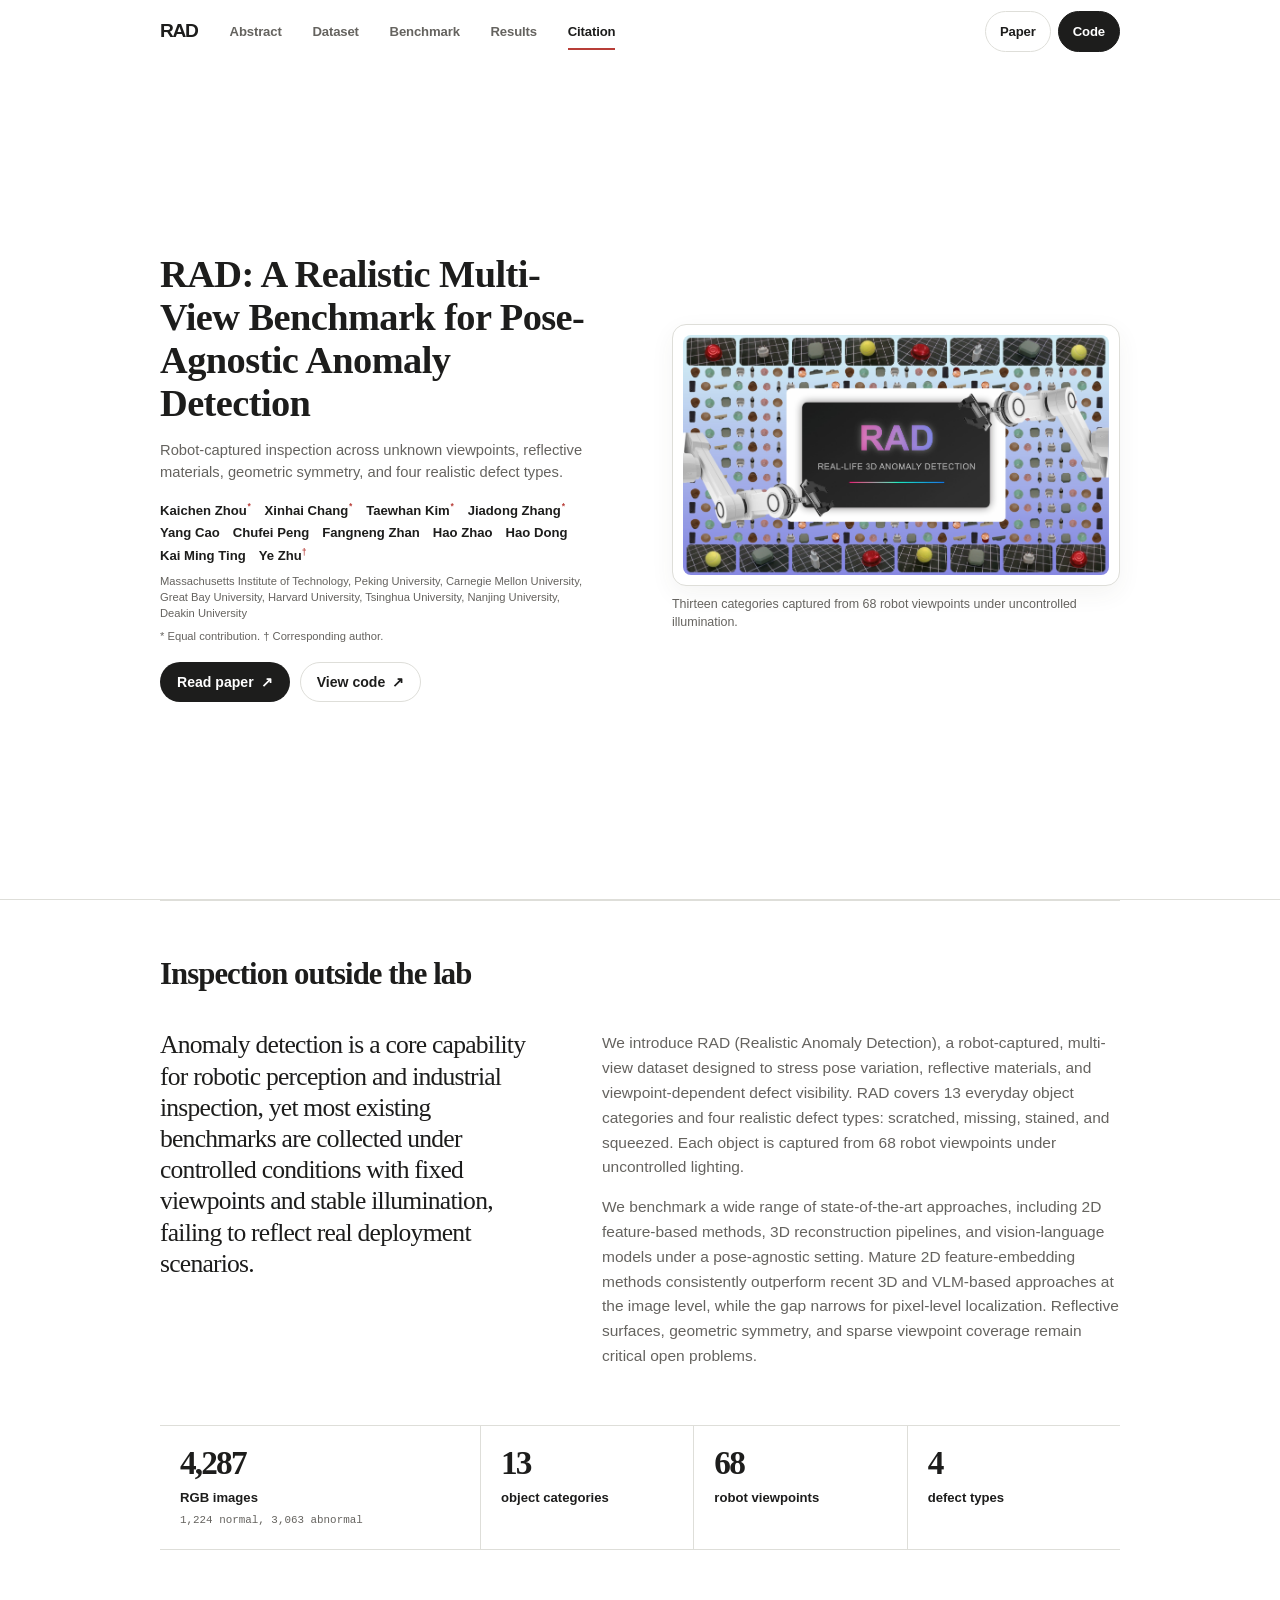
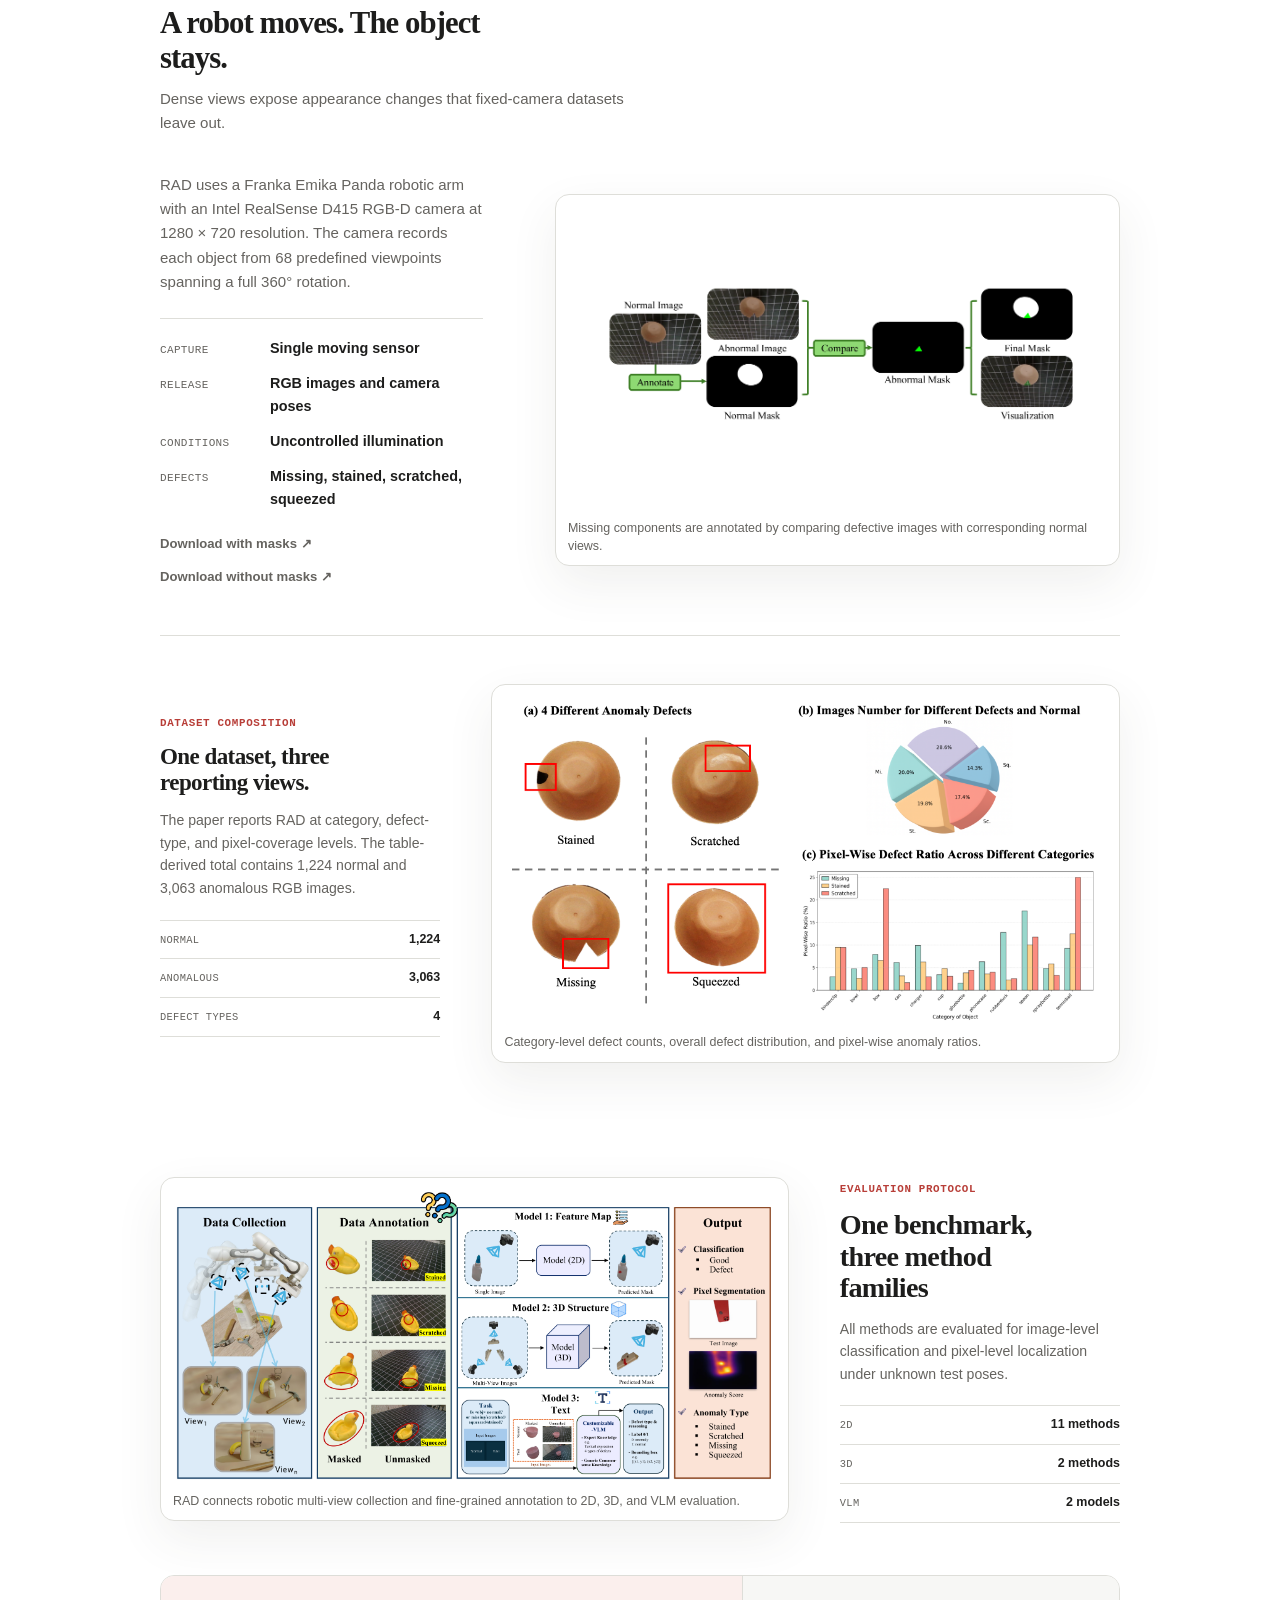
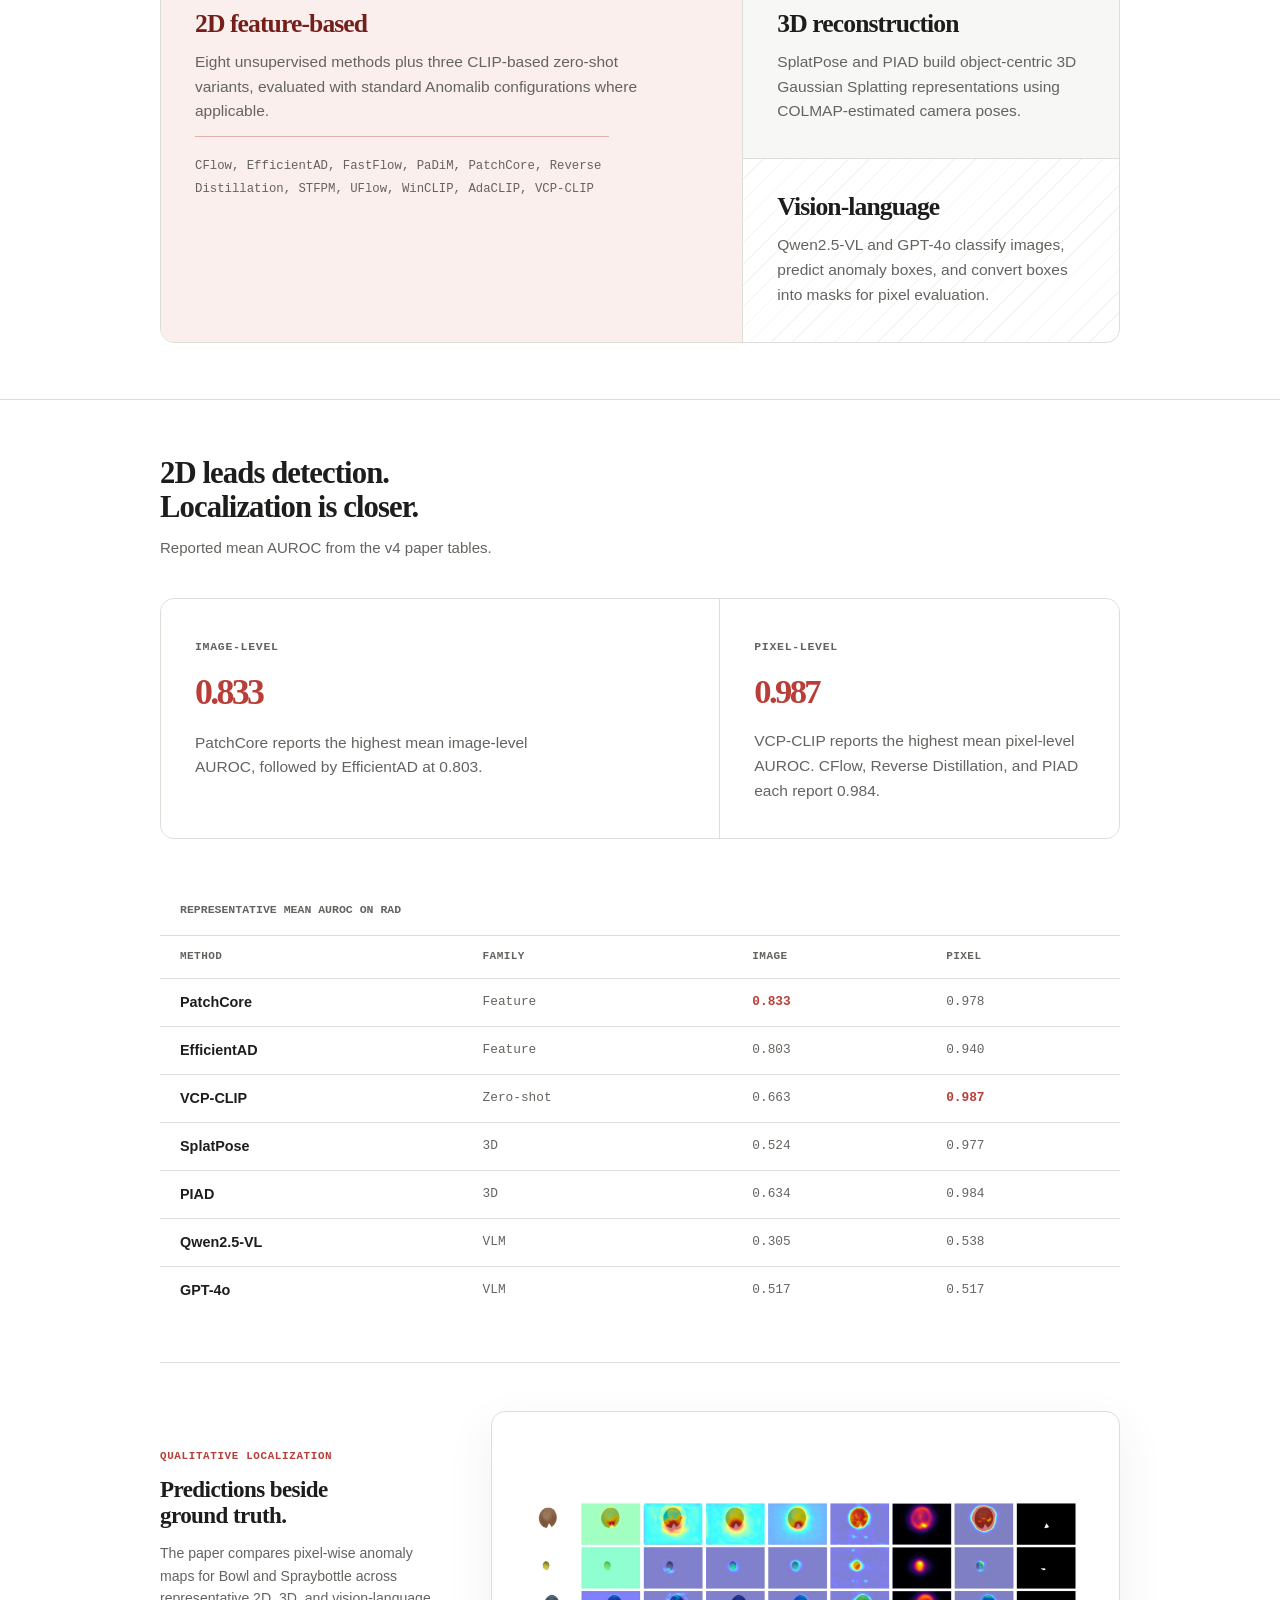
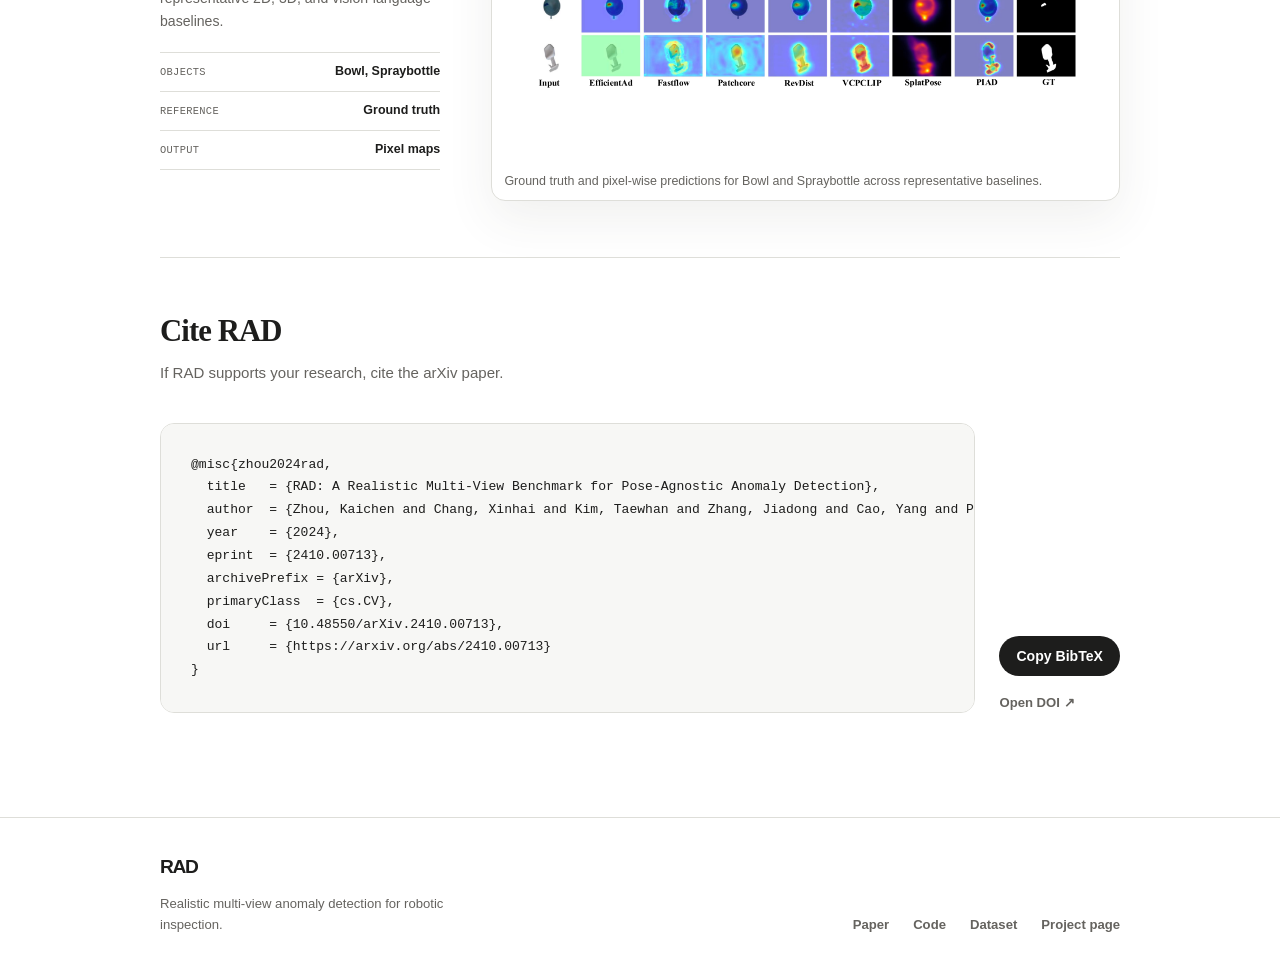
==== index.html @ ddcc450d "Tighten the academic layout and benchmark narrative" ====
<!doctype html>
<html lang="en">
<head>
  <meta charset="utf-8">
  <meta name="viewport" content="width=device-width, initial-scale=1">
  <meta name="theme-color" content="#FFFFFF">
  <meta name="description" content="RAD is a robot-captured multi-view benchmark for pose-agnostic anomaly detection across 13 object categories and 68 viewpoints.">
  <meta name="author" content="Kaichen Zhou, Xinhai Chang, Taewhan Kim, Jiadong Zhang, Yang Cao, Chufei Peng, Fangneng Zhan, Hao Zhao, Hao Dong, Kai Ming Ting, Ye Zhu">
  <meta name="keywords" content="RAD, realistic anomaly detection, pose-agnostic anomaly detection, robotic inspection, multi-view benchmark, computer vision">
  <meta name="citation_title" content="RAD: A Realistic Multi-View Benchmark for Pose-Agnostic Anomaly Detection">
  <meta name="citation_author" content="Kaichen Zhou">
  <meta name="citation_author" content="Xinhai Chang">
  <meta name="citation_author" content="Taewhan Kim">
  <meta name="citation_author" content="Jiadong Zhang">
  <meta name="citation_author" content="Yang Cao">
  <meta name="citation_author" content="Chufei Peng">
  <meta name="citation_author" content="Fangneng Zhan">
  <meta name="citation_author" content="Hao Zhao">
  <meta name="citation_author" content="Hao Dong">
  <meta name="citation_author" content="Kai Ming Ting">
  <meta name="citation_author" content="Ye Zhu">
  <meta name="citation_publication_date" content="2024">
  <meta name="citation_arxiv_id" content="2410.00713">
  <meta name="citation_pdf_url" content="https://arxiv.org/pdf/2410.00713">
  <meta property="og:type" content="website">
  <meta property="og:site_name" content="RAD">
  <meta property="og:title" content="RAD: A Realistic Multi-View Benchmark for Pose-Agnostic Anomaly Detection">
  <meta property="og:description" content="A robot-captured benchmark for anomaly detection under pose variation, reflective materials, and viewpoint-dependent defect visibility.">
  <meta property="og:url" content="https://chang-xinhai.github.io/rad-website/">
  <meta property="og:image" content="https://chang-xinhai.github.io/rad-website/assets/figures/teaser.jpg">
  <meta property="og:image:width" content="1890">
  <meta property="og:image:height" content="1063">
  <meta property="og:image:alt" content="RAD gallery showing thirteen objects captured by a robot from multiple viewpoints">
  <meta name="twitter:card" content="summary_large_image">
  <meta name="twitter:title" content="RAD: Realistic Anomaly Detection">
  <meta name="twitter:description" content="A realistic multi-view benchmark for pose-agnostic anomaly detection.">
  <meta name="twitter:image" content="https://chang-xinhai.github.io/rad-website/assets/figures/teaser.jpg">
  <link rel="canonical" href="https://chang-xinhai.github.io/rad-website/">
  <link rel="icon" href="assets/icons/favicon.svg" type="image/svg+xml">
  <link rel="manifest" href="site.webmanifest">
  <link rel="preload" href="assets/figures/teaser.jpg" as="image" fetchpriority="high">
  <link rel="stylesheet" href="assets/style.css">
  <script>document.documentElement.classList.add('js');</script>
  <script type="application/ld+json">
  {
    "@context": "https://schema.org",
    "@type": "ScholarlyArticle",
    "headline": "RAD: A Realistic Multi-View Benchmark for Pose-Agnostic Anomaly Detection",
    "url": "https://arxiv.org/abs/2410.00713",
    "sameAs": "https://doi.org/10.48550/arXiv.2410.00713",
    "datePublished": "2024",
    "author": [
      {"@type": "Person", "name": "Kaichen Zhou"},
      {"@type": "Person", "name": "Xinhai Chang"},
      {"@type": "Person", "name": "Taewhan Kim"},
      {"@type": "Person", "name": "Jiadong Zhang"},
      {"@type": "Person", "name": "Yang Cao"},
      {"@type": "Person", "name": "Chufei Peng"},
      {"@type": "Person", "name": "Fangneng Zhan"},
      {"@type": "Person", "name": "Hao Zhao"},
      {"@type": "Person", "name": "Hao Dong"},
      {"@type": "Person", "name": "Kai Ming Ting"},
      {"@type": "Person", "name": "Ye Zhu"}
    ]
  }
  </script>
  <title>RAD | Realistic Multi-View Anomaly Detection</title>
</head>
<body>
  <a class="skip-link" href="#main">Skip to content</a>

  <header class="site-header" data-header>
    <div class="nav-shell">
      <a class="wordmark" href="#top" aria-label="RAD home">RAD</a>
      <button class="nav-toggle" type="button" aria-expanded="false" aria-controls="primary-nav">Menu</button>
      <nav class="primary-nav" id="primary-nav" aria-label="Primary navigation">
        <a href="#abstract">Abstract</a>
        <a href="#dataset">Dataset</a>
        <a href="#benchmark">Benchmark</a>
        <a href="#results">Results</a>
        <a href="#citation">Citation</a>
      </nav>
      <div class="nav-actions">
        <a class="nav-link" href="https://arxiv.org/abs/2410.00713" target="_blank" rel="noreferrer">Paper</a>
        <a class="nav-link nav-link-strong" href="https://github.com/kaichen-z/RAD" target="_blank" rel="noreferrer">Code</a>
      </div>
    </div>
  </header>

  <main id="main">
    <section class="hero" id="top" aria-labelledby="hero-title">
      <div class="hero-grid page-shell">
        <div class="hero-copy">
          <h1 id="hero-title"><span class="hero-title"><span class="hero-acronym">RAD:</span> A Realistic Multi-View Benchmark for Pose-Agnostic Anomaly Detection</span></h1>
          <p class="hero-summary">Robot-captured inspection across unknown viewpoints, reflective materials, geometric symmetry, and four realistic defect types.</p>
          <div class="hero-authorship" aria-labelledby="authors-heading">
            <h2 class="sr-only" id="authors-heading">Authors and affiliations</h2>
            <div class="author-list">
              <span>Kaichen Zhou<sup>*</sup></span>
              <span>Xinhai Chang<sup>*</sup></span>
              <span>Taewhan Kim<sup>*</sup></span>
              <span>Jiadong Zhang<sup>*</sup></span>
              <span>Yang Cao</span>
              <span>Chufei Peng</span>
              <span>Fangneng Zhan</span>
              <span>Hao Zhao</span>
              <span>Hao Dong</span>
              <span>Kai Ming Ting</span>
              <span>Ye Zhu<sup>†</sup></span>
            </div>
            <p class="institution-list">Massachusetts Institute of Technology, Peking University, Carnegie Mellon University, Great Bay University, Harvard University, Tsinghua University, Nanjing University, Deakin University</p>
            <p class="equal-note">* Equal contribution. † Corresponding author.</p>
          </div>
          <div class="hero-actions" aria-label="Project resources">
            <a class="button button-primary" href="https://arxiv.org/abs/2410.00713" target="_blank" rel="noreferrer">Read paper <span aria-hidden="true">↗</span></a>
            <a class="button button-secondary" href="https://github.com/kaichen-z/RAD" target="_blank" rel="noreferrer">View code <span aria-hidden="true">↗</span></a>
          </div>
        </div>

        <figure class="hero-figure">
          <div class="hero-image-wrap">
            <img src="assets/figures/teaser.jpg" width="1890" height="1063" alt="RAD gallery with thirteen industrial and everyday objects observed by a robot from multiple viewpoints" fetchpriority="high" decoding="async">
          </div>
          <figcaption>Thirteen categories captured from 68 robot viewpoints under uncontrolled illumination.</figcaption>
        </figure>
      </div>
    </section>

    <section class="abstract-section section page-shell" id="abstract" aria-labelledby="abstract-heading">
      <div class="section-heading">
        <h2 id="abstract-heading">Inspection outside the lab</h2>
      </div>
      <div class="abstract-layout">
        <p class="abstract-lead">Anomaly detection is a core capability for robotic perception and industrial inspection, yet most existing benchmarks are collected under controlled conditions with fixed viewpoints and stable illumination, failing to reflect real deployment scenarios.</p>
        <div class="abstract-body">
          <p>We introduce RAD (Realistic Anomaly Detection), a robot-captured, multi-view dataset designed to stress pose variation, reflective materials, and viewpoint-dependent defect visibility. RAD covers 13 everyday object categories and four realistic defect types: scratched, missing, stained, and squeezed. Each object is captured from 68 robot viewpoints under uncontrolled lighting.</p>
          <p>We benchmark a wide range of state-of-the-art approaches, including 2D feature-based methods, 3D reconstruction pipelines, and vision-language models under a pose-agnostic setting. Mature 2D feature-embedding methods consistently outperform recent 3D and VLM-based approaches at the image level, while the gap narrows for pixel-level localization. Reflective surfaces, geometric symmetry, and sparse viewpoint coverage remain critical open problems.</p>
        </div>
      </div>
    </section>

    <section class="facts page-shell" aria-label="Dataset at a glance">
      <div class="fact fact-wide">
        <strong>4,287</strong>
        <span>RGB images</span>
        <small>1,224 normal, 3,063 abnormal</small>
      </div>
      <div class="fact">
        <strong>13</strong>
        <span>object categories</span>
      </div>
      <div class="fact">
        <strong>68</strong>
        <span>robot viewpoints</span>
      </div>
      <div class="fact">
        <strong>4</strong>
        <span>defect types</span>
      </div>
    </section>

    <section class="dataset-section section" id="dataset" aria-labelledby="dataset-heading">
      <div class="page-shell">
        <div class="section-heading">
          <h2 id="dataset-heading">A robot moves. The object stays.</h2>
          <p>Dense views expose appearance changes that fixed-camera datasets leave out.</p>
        </div>

        <div class="capture-layout">
          <div class="capture-copy">
            <p>RAD uses a Franka Emika Panda robotic arm with an Intel RealSense D415 RGB-D camera at 1280 × 720 resolution. The camera records each object from 68 predefined viewpoints spanning a full 360° rotation.</p>
            <dl class="capture-specs">
              <div><dt>Capture</dt><dd>Single moving sensor</dd></div>
              <div><dt>Release</dt><dd>RGB images and camera poses</dd></div>
              <div><dt>Conditions</dt><dd>Uncontrolled illumination</dd></div>
              <div><dt>Defects</dt><dd>Missing, stained, scratched, squeezed</dd></div>
            </dl>
            <div class="dataset-links" aria-label="Dataset downloads">
              <a class="text-link" href="https://drive.google.com/file/d/1p3v2FeNlHinXFCTZzZujhYhCGUiOL38G/view?usp=drive_link" target="_blank" rel="noreferrer">Download with masks <span aria-hidden="true">↗</span></a>
              <a class="text-link" href="https://drive.google.com/file/d/1cPeHh69vErvC3yZSejyxU4SNK9fVlJWL/view?usp=drive_link" target="_blank" rel="noreferrer">Download without masks <span aria-hidden="true">↗</span></a>
            </div>
          </div>
          <figure class="paper-figure annotation-figure">
            <img src="assets/figures/annotation.png" width="2400" height="1350" alt="Annotation procedure comparing a defective object with normal references to identify missing components" loading="lazy" decoding="async">
            <figcaption>Missing components are annotated by comparing defective images with corresponding normal views.</figcaption>
          </figure>
        </div>

        <div class="evidence-row evidence-copy-first" id="dataset-composition">
          <aside class="evidence-copy" aria-labelledby="distribution-heading">
            <span class="evidence-kicker">Dataset composition</span>
            <h3 id="distribution-heading">One dataset, three reporting views.</h3>
            <p>The paper reports RAD at category, defect-type, and pixel-coverage levels. The table-derived total contains 1,224 normal and 3,063 anomalous RGB images.</p>
            <dl class="evidence-facts">
              <div><dt>Normal</dt><dd>1,224</dd></div>
              <div><dt>Anomalous</dt><dd>3,063</dd></div>
              <div><dt>Defect types</dt><dd>4</dd></div>
            </dl>
          </aside>
          <figure class="paper-figure statistics-figure">
            <img src="assets/figures/dataset-statistics.png" width="1954" height="1062" alt="RAD statistics across object categories and missing, normal, squeezed, scratched, and stained samples" loading="lazy" decoding="async">
            <figcaption>Category-level defect counts, overall defect distribution, and pixel-wise anomaly ratios.</figcaption>
          </figure>
        </div>
      </div>
    </section>

    <section class="benchmark-section section page-shell" id="benchmark" aria-labelledby="benchmark-heading">
      <div class="evidence-row evidence-figure-first evidence-row-leading" id="evaluation-protocol">
        <figure class="paper-figure pipeline-figure">
          <img src="assets/figures/pipeline.png" width="1921" height="936" alt="RAD benchmark pipeline from robotic data collection and annotation to 2D, 3D, and vision-language models" loading="lazy" decoding="async">
          <figcaption>RAD connects robotic multi-view collection and fine-grained annotation to 2D, 3D, and VLM evaluation.</figcaption>
        </figure>
        <aside class="evidence-copy" aria-labelledby="benchmark-heading">
          <span class="evidence-kicker">Evaluation protocol</span>
          <h2 id="benchmark-heading">One benchmark, three method families</h2>
          <p>All methods are evaluated for image-level classification and pixel-level localization under unknown test poses.</p>
          <dl class="evidence-facts">
            <div><dt>2D</dt><dd>11 methods</dd></div>
            <div><dt>3D</dt><dd>2 methods</dd></div>
            <div><dt>VLM</dt><dd>2 models</dd></div>
          </dl>
        </aside>
      </div>

      <div class="method-map">
        <article class="method method-feature">
          <h3>2D feature-based</h3>
          <p>Eight unsupervised methods plus three CLIP-based zero-shot variants, evaluated with standard Anomalib configurations where applicable.</p>
          <p class="method-list">CFlow, EfficientAD, FastFlow, PaDiM, PatchCore, Reverse Distillation, STFPM, UFlow, WinCLIP, AdaCLIP, VCP-CLIP</p>
        </article>
        <article class="method method-3d">
          <h3>3D reconstruction</h3>
          <p>SplatPose and PIAD build object-centric 3D Gaussian Splatting representations using COLMAP-estimated camera poses.</p>
        </article>
        <article class="method method-vlm">
          <h3>Vision-language</h3>
          <p>Qwen2.5-VL and GPT-4o classify images, predict anomaly boxes, and convert boxes into masks for pixel evaluation.</p>
        </article>
      </div>
    </section>

    <section class="results-section section" id="results" aria-labelledby="results-heading">
      <div class="page-shell">
        <div class="section-heading">
          <h2 id="results-heading">2D leads detection. Localization is closer.</h2>
          <p>Reported mean AUROC from the v4 paper tables.</p>
        </div>

        <div class="result-highlights">
          <div class="result-primary">
            <span>Image-level</span>
            <strong>0.833</strong>
            <p>PatchCore reports the highest mean image-level AUROC, followed by EfficientAD at 0.803.</p>
          </div>
          <div class="result-secondary">
            <span>Pixel-level</span>
            <strong>0.987</strong>
            <p>VCP-CLIP reports the highest mean pixel-level AUROC. CFlow, Reverse Distillation, and PIAD each report 0.984.</p>
          </div>
        </div>

        <div class="table-shell" tabindex="0" role="region" aria-label="Representative mean AUROC results">
          <table>
            <caption>Representative mean AUROC on RAD</caption>
            <thead>
              <tr><th scope="col">Method</th><th scope="col">Family</th><th scope="col">Image</th><th scope="col">Pixel</th></tr>
            </thead>
            <tbody>
              <tr><th scope="row">PatchCore</th><td>Feature</td><td class="best">0.833</td><td>0.978</td></tr>
              <tr><th scope="row">EfficientAD</th><td>Feature</td><td>0.803</td><td>0.940</td></tr>
              <tr><th scope="row">VCP-CLIP</th><td>Zero-shot</td><td>0.663</td><td class="best">0.987</td></tr>
              <tr><th scope="row">SplatPose</th><td>3D</td><td>0.524</td><td>0.977</td></tr>
              <tr><th scope="row">PIAD</th><td>3D</td><td>0.634</td><td>0.984</td></tr>
              <tr><th scope="row">Qwen2.5-VL</th><td>VLM</td><td>0.305</td><td>0.538</td></tr>
              <tr><th scope="row">GPT-4o</th><td>VLM</td><td>0.517</td><td>0.517</td></tr>
            </tbody>
          </table>
        </div>

        <div class="evidence-row evidence-copy-first qualitative-evidence" id="qualitative-localization">
          <aside class="evidence-copy" aria-labelledby="qualitative-heading">
            <span class="evidence-kicker">Qualitative localization</span>
            <h3 id="qualitative-heading">Predictions beside ground truth.</h3>
            <p>The paper compares pixel-wise anomaly maps for Bowl and Spraybottle across representative 2D, 3D, and vision-language baselines.</p>
            <dl class="evidence-facts">
              <div><dt>Objects</dt><dd>Bowl, Spraybottle</dd></div>
              <div><dt>Reference</dt><dd>Ground truth</dd></div>
              <div><dt>Output</dt><dd>Pixel maps</dd></div>
            </dl>
          </aside>
          <figure class="paper-figure qualitative-figure">
            <img src="assets/figures/qualitative.png" width="2134" height="1200" alt="Pixel-wise anomaly localization results for Bowl and Spraybottle across multiple baseline methods" loading="lazy" decoding="async">
            <figcaption>Ground truth and pixel-wise predictions for Bowl and Spraybottle across representative baselines.</figcaption>
          </figure>
        </div>
      </div>
    </section>

    <section class="citation-section section page-shell" id="citation" aria-labelledby="citation-heading">
      <div class="section-heading">
        <h2 id="citation-heading">Cite RAD</h2>
        <p>If RAD supports your research, cite the arXiv paper.</p>
      </div>
      <div class="citation-layout">
        <pre id="bibtex"><code>@misc{zhou2024rad,
  title   = {RAD: A Realistic Multi-View Benchmark for Pose-Agnostic Anomaly Detection},
  author  = {Zhou, Kaichen and Chang, Xinhai and Kim, Taewhan and Zhang, Jiadong and Cao, Yang and Peng, Chufei and Zhan, Fangneng and Zhao, Hao and Dong, Hao and Ting, Kai Ming and Zhu, Ye},
  year    = {2024},
  eprint  = {2410.00713},
  archivePrefix = {arXiv},
  primaryClass  = {cs.CV},
  doi     = {10.48550/arXiv.2410.00713},
  url     = {https://arxiv.org/abs/2410.00713}
}</code></pre>
        <div class="citation-actions">
          <button class="button button-primary copy-button" type="button" data-copy="#bibtex">Copy BibTeX</button>
          <a class="text-link" href="https://doi.org/10.48550/arXiv.2410.00713" target="_blank" rel="noreferrer">Open DOI <span aria-hidden="true">↗</span></a>
        </div>
        <p class="copy-status" role="status" aria-live="polite"></p>
      </div>
    </section>
  </main>

  <footer class="site-footer">
    <div class="page-shell footer-grid">
      <div>
        <a class="footer-mark" href="#top">RAD</a>
        <p>Realistic multi-view anomaly detection for robotic inspection.</p>
      </div>
      <div class="footer-links" aria-label="Project links">
        <a href="https://arxiv.org/abs/2410.00713" target="_blank" rel="noreferrer">Paper</a>
        <a href="https://github.com/kaichen-z/RAD" target="_blank" rel="noreferrer">Code</a>
        <a href="https://drive.google.com/file/d/1p3v2FeNlHinXFCTZzZujhYhCGUiOL38G/view?usp=drive_link" target="_blank" rel="noreferrer">Dataset</a>
        <a href="https://chang-xinhai.github.io/rad-website/">Project page</a>
      </div>
    </div>
  </footer>

  <script src="assets/main.js" defer></script>
</body>
</html>
---- assets/style.css ----
:root {
  color-scheme: light;
  --canvas: #ffffff;
  --surface: #f7f7f5;
  --surface-strong: #efefec;
  --ink: #1d1d1c;
  --muted: #65635f;
  --rule: #deded9;
  --signal: #b83e38;
  --on-signal: #f9f6f5;
  --signal-ink: #731f1c;
  --signal-soft: #fbefed;
  --nav-bg: rgb(255 255 255 / 93%);
  --figure-bg: #ffffff;
  --shadow: 0 18px 48px rgb(64 62 57 / 8%);
  --display: "Iowan Old Style", "Palatino Linotype", "Book Antiqua", Palatino, Georgia, serif;
  --body: "Avenir Next", "Helvetica Neue", Helvetica, Arial, sans-serif;
  --mono: "SFMono-Regular", "IBM Plex Mono", Consolas, "Liberation Mono", monospace;
  --radius: 14px;
  --page: min(960px, calc(100vw - 96px));
  --header-height: 64px;
}

*,
*::before,
*::after {
  box-sizing: border-box;
}

html {
  scroll-behavior: smooth;
  scroll-padding-top: calc(var(--header-height) + 28px);
  background: var(--canvas);
}

body {
  margin: 0;
  background: var(--canvas);
  color: var(--ink);
  font-family: var(--body);
  font-size: 15.5px;
  line-height: 1.6;
  text-rendering: optimizeLegibility;
  -webkit-font-smoothing: antialiased;
}

::selection {
  background: var(--signal);
  color: var(--on-signal);
}

a {
  color: inherit;
  text-decoration: none;
}

button,
a {
  -webkit-tap-highlight-color: transparent;
}

button {
  color: inherit;
  font: inherit;
}

img {
  display: block;
  max-width: 100%;
  height: auto;
}

p,
h1,
h2,
h3,
figure,
dl,
dd {
  margin: 0;
}

sup {
  color: var(--signal);
  font-family: var(--mono);
  font-size: 0.62em;
  font-weight: 700;
}

:focus-visible {
  outline: 3px solid var(--signal);
  outline-offset: 4px;
}

.sr-only {
  position: absolute;
  width: 1px;
  height: 1px;
  padding: 0;
  overflow: hidden;
  clip: rect(0, 0, 0, 0);
  white-space: nowrap;
  border: 0;
}

.skip-link {
  position: fixed;
  top: 10px;
  left: 12px;
  z-index: 40;
  padding: 10px 16px;
  border-radius: 999px;
  background: var(--ink);
  color: var(--canvas);
  font-weight: 700;
  transform: translateY(-150%);
  transition: transform 180ms ease;
}

.skip-link:focus {
  transform: translateY(0);
}

.page-shell {
  width: var(--page);
  margin-inline: auto;
}

.site-header {
  position: sticky;
  top: 0;
  z-index: 20;
  height: var(--header-height);
  border-bottom: 1px solid transparent;
  background: var(--nav-bg);
  backdrop-filter: blur(18px) saturate(125%);
  -webkit-backdrop-filter: blur(18px) saturate(125%);
  transition: border-color 220ms ease, box-shadow 220ms ease;
}

.site-header.is-scrolled {
  border-color: var(--rule);
  box-shadow: 0 10px 30px rgb(30 43 54 / 7%);
}

.nav-shell {
  display: grid;
  grid-template-columns: auto 1fr auto;
  align-items: center;
  width: var(--page);
  height: 100%;
  margin-inline: auto;
  gap: 32px;
}

.wordmark,
.footer-mark {
  color: var(--ink);
  font-family: var(--body);
  font-size: 1.2rem;
  font-weight: 800;
  letter-spacing: -0.07em;
}

.primary-nav,
.nav-actions {
  display: flex;
  align-items: center;
}

.primary-nav {
  gap: clamp(15px, 2.4vw, 34px);
}

.primary-nav a,
.nav-link,
.nav-toggle {
  font-size: 0.82rem;
  font-weight: 650;
  letter-spacing: -0.01em;
}

.primary-nav a {
  position: relative;
  color: var(--muted);
  white-space: nowrap;
  transition: color 180ms ease;
}

.primary-nav a::after {
  position: absolute;
  right: 0;
  bottom: -8px;
  left: 0;
  height: 2px;
  background: var(--signal);
  content: "";
  transform: scaleX(0);
  transform-origin: right;
  transition: transform 220ms cubic-bezier(0.16, 1, 0.3, 1);
}

.primary-nav a:hover,
.primary-nav a.is-active {
  color: var(--ink);
}

.primary-nav a:hover::after,
.primary-nav a.is-active::after {
  transform: scaleX(1);
  transform-origin: left;
}

.nav-actions {
  gap: 7px;
}

.nav-toggle,
.nav-link {
  min-height: 40px;
  padding: 9px 14px;
  border: 1px solid var(--rule);
  border-radius: 999px;
  background: transparent;
  cursor: pointer;
  white-space: nowrap;
  transition: background-color 180ms ease, border-color 180ms ease, color 180ms ease, transform 180ms ease;
}

.nav-toggle:hover,
.nav-link:hover {
  border-color: var(--ink);
  background: var(--surface);
}

.nav-link-strong {
  border-color: var(--ink);
  background: var(--ink);
  color: var(--canvas);
}

.nav-link-strong:hover {
  border-color: var(--signal);
  background: var(--signal);
  color: var(--on-signal);
}

.nav-toggle:active,
.nav-link:active,
.button:active {
  transform: translateY(1px);
}

.nav-toggle {
  display: none;
}

.hero {
  display: grid;
  align-items: center;
  min-height: calc(100vh - var(--header-height));
  min-height: calc(100svh - var(--header-height));
  padding: 38px 0 46px;
  border-bottom: 1px solid var(--rule);
}

.hero-grid {
  display: grid;
  grid-template-columns: minmax(0, 6fr) minmax(0, 6fr);
  align-items: center;
  gap: clamp(34px, 5vw, 64px);
}

.hero-copy {
  position: relative;
  z-index: 1;
  max-width: 560px;
}

.hero h1 {
  font-family: var(--display);
  font-weight: 600;
  letter-spacing: -0.025em;
  line-height: 1.12;
}

.hero-title {
  display: block;
  max-width: none;
  font-size: clamp(2.25rem, 3vw, 2.75rem);
  line-height: 1.12;
}

.hero-acronym {
  font-weight: 700;
}

.hero-summary {
  max-width: 54ch;
  margin-top: 14px;
  color: var(--muted);
  font-size: 0.92rem;
  line-height: 1.5;
}

.hero-authorship {
  margin-top: 19px;
}

.hero-authorship .author-list {
  gap: 4px 13px;
  font-size: 0.82rem;
  font-weight: 620;
  line-height: 1.4;
}

.hero-authorship .institution-list,
.hero-authorship .equal-note {
  max-width: 68ch;
  margin-top: 7px;
  font-size: 0.7rem;
  line-height: 1.45;
}

.hero-actions {
  display: flex;
  flex-wrap: wrap;
  gap: 10px;
  margin-top: 18px;
}

.button {
  display: inline-flex;
  align-items: center;
  justify-content: center;
  min-height: 40px;
  padding: 9px 16px;
  border: 1px solid transparent;
  border-radius: 999px;
  font-size: 0.88rem;
  font-weight: 750;
  line-height: 1;
  white-space: nowrap;
  cursor: pointer;
  transition: background-color 160ms ease, border-color 160ms ease, color 160ms ease;
}

.button span {
  margin-left: 7px;
}

.button-primary {
  background: var(--ink);
  color: var(--canvas);
}

.button-primary:hover {
  background: var(--ink);
  color: var(--canvas);
}

.button-secondary {
  border-color: var(--rule);
  background: var(--canvas);
  color: var(--ink);
}

.button-secondary:hover {
  border-color: var(--ink);
  background: var(--surface);
}

.hero-figure {
  min-width: 0;
}

.hero-image-wrap {
  overflow: hidden;
  padding: 10px;
  border: 1px solid var(--rule);
  border-radius: var(--radius);
  background: var(--figure-bg);
  box-shadow: 0 8px 24px rgb(64 62 57 / 6%);
}

.hero-image-wrap img {
  width: 100%;
  aspect-ratio: 1.778 / 1;
  border-radius: 8px;
  object-fit: cover;
}

figcaption {
  margin-top: 9px;
  color: var(--muted);
  font-size: 0.78rem;
  line-height: 1.45;
}

.author-list {
  display: flex;
  flex-wrap: wrap;
  gap: 7px 20px;
  max-width: 960px;
  font-size: clamp(0.91rem, 1.2vw, 1.04rem);
  font-weight: 630;
  line-height: 1.45;
}

.equal-note,
.institution-list {
  color: var(--muted);
  font-size: 0.78rem;
}

.equal-note {
  grid-column: 1;
}

.institution-list {
  grid-column: 2;
  grid-row: 1 / span 2;
  align-self: start;
  max-width: 48ch;
}

.section {
  padding-block: 56px;
}

.section-heading {
  max-width: 760px;
  margin-bottom: clamp(26px, 3.5vw, 38px);
}

.section-heading h2 {
  max-width: 24ch;
  font-family: var(--display);
  font-size: clamp(1.75rem, 2.4vw, 2.15rem);
  font-weight: 600;
  letter-spacing: -0.03em;
  line-height: 1.12;
}

.section-heading p {
  max-width: 56ch;
  margin-top: 12px;
  color: var(--muted);
  font-size: 0.94rem;
}

.abstract-section {
  border-top: 1px solid var(--rule);
}

.abstract-layout {
  display: grid;
  grid-template-columns: 5fr 7fr;
  align-items: start;
  gap: clamp(34px, 6vw, 72px);
}

.abstract-lead {
  max-width: 34ch;
  font-family: var(--display);
  font-size: clamp(1.3rem, 2vw, 1.65rem);
  font-weight: 500;
  letter-spacing: -0.03em;
  line-height: 1.22;
}

.abstract-body {
  display: grid;
  gap: 15px;
  padding-top: 2px;
  color: var(--muted);
}

.abstract-body p {
  max-width: 64ch;
}

.facts {
  display: grid;
  grid-template-columns: 1.5fr repeat(3, 1fr);
  border-top: 1px solid var(--rule);
  border-bottom: 1px solid var(--rule);
}

.fact {
  min-height: 118px;
  padding: 20px;
  border-left: 1px solid var(--rule);
}

.fact:first-child {
  border-left: 0;
}

.fact strong {
  display: block;
  font-family: var(--display);
  font-size: clamp(1.95rem, 2.6vw, 2.35rem);
  font-weight: 600;
  letter-spacing: -0.055em;
  line-height: 1;
}

.fact span,
.fact small {
  display: block;
}

.fact span {
  margin-top: 8px;
  font-size: 0.82rem;
  font-weight: 700;
}

.fact small {
  margin-top: 4px;
  color: var(--muted);
  font-family: var(--mono);
  font-size: 0.68rem;
}

.dataset-section,
.results-section {
  background: var(--canvas);
}

.results-section {
  border-top: 1px solid var(--rule);
}

.capture-layout {
  display: grid;
  grid-template-columns: 4fr 7fr;
  align-items: center;
  gap: clamp(34px, 6vw, 72px);
}

.capture-copy > p {
  max-width: 48ch;
  color: var(--muted);
  font-size: 0.94rem;
}

.capture-specs {
  display: grid;
  gap: 12px;
  margin-top: 24px;
  padding-top: 18px;
  border-top: 1px solid var(--rule);
}

.capture-specs div {
  display: grid;
  grid-template-columns: 94px 1fr;
  align-items: baseline;
  gap: 16px;
}

.capture-specs dt {
  color: var(--muted);
  font-family: var(--mono);
  font-size: 0.69rem;
  letter-spacing: 0.03em;
  text-transform: uppercase;
}

.capture-specs dd {
  font-size: 0.9rem;
  font-weight: 650;
}

.dataset-links {
  display: flex;
  flex-wrap: wrap;
  gap: 12px 24px;
  margin-top: 22px;
}

.paper-figure {
  padding: 12px 12px 10px;
  border: 1px solid var(--rule);
  border-radius: var(--radius);
  background: var(--figure-bg);
  box-shadow: var(--shadow);
}

.paper-figure img {
  width: 100%;
  border-radius: 8px;
  background: var(--figure-bg);
}

.annotation-figure {
  align-self: center;
}

.evidence-row {
  display: grid;
  align-items: center;
  margin-top: 48px;
  padding-top: 48px;
  border-top: 1px solid var(--rule);
  gap: clamp(30px, 4vw, 52px);
}

.evidence-row-leading {
  margin-top: 0;
  padding-top: 0;
  border-top: 0;
}

.evidence-copy-first {
  grid-template-columns: minmax(230px, 3.7fr) minmax(0, 8.3fr);
}

.evidence-figure-first {
  grid-template-columns: minmax(0, 8.3fr) minmax(230px, 3.7fr);
}

.evidence-copy {
  min-width: 0;
}

.evidence-kicker {
  color: var(--signal);
  font-family: var(--mono);
  font-size: 0.68rem;
  font-weight: 700;
  letter-spacing: 0.06em;
  text-transform: uppercase;
}

.evidence-copy h2,
.evidence-copy h3 {
  max-width: 16ch;
  margin-top: 10px;
  font-family: var(--display);
  font-weight: 600;
  letter-spacing: -0.025em;
  line-height: 1.12;
}

.evidence-copy h2 {
  font-size: clamp(1.65rem, 2.2vw, 2rem);
}

.evidence-copy h3 {
  font-size: clamp(1.3rem, 1.8vw, 1.6rem);
}

.evidence-copy > p {
  max-width: 42ch;
  margin-top: 14px;
  color: var(--muted);
  font-size: 0.88rem;
  line-height: 1.6;
}

.evidence-facts {
  margin-top: 20px;
  border-top: 1px solid var(--rule);
}

.evidence-facts div {
  display: grid;
  grid-template-columns: minmax(0, 1fr) auto;
  align-items: baseline;
  padding: 9px 0;
  border-bottom: 1px solid var(--rule);
  gap: 14px;
}

.evidence-facts dt {
  color: var(--muted);
  font-family: var(--mono);
  font-size: 0.65rem;
  letter-spacing: 0.03em;
  text-transform: uppercase;
}

.evidence-facts dd {
  font-size: 0.78rem;
  font-weight: 700;
  text-align: right;
}

.statistics-figure,
.pipeline-figure,
.qualitative-figure {
  width: 100%;
  margin: 0;
}

.method-map {
  display: grid;
  grid-template-columns: 1.55fr 1fr;
  margin-top: clamp(36px, 4vw, 52px);
  border: 1px solid var(--rule);
  border-radius: var(--radius);
  overflow: hidden;
}

.method {
  padding: clamp(24px, 3vw, 34px);
}

.method h3 {
  font-family: var(--display);
  font-size: clamp(1.3rem, 2vw, 1.7rem);
  font-weight: 600;
  letter-spacing: -0.035em;
  line-height: 1.1;
}

.method p {
  max-width: 56ch;
  margin-top: 12px;
  color: var(--muted);
}

.method-feature {
  grid-row: span 2;
  min-height: 280px;
  border-right: 1px solid var(--rule);
  background: var(--signal-soft);
}

.method-feature h3 {
  color: var(--signal-ink);
}

.method-list {
  padding-top: 18px;
  border-top: 1px solid color-mix(in srgb, var(--signal) 36%, transparent);
  font-family: var(--mono);
  font-size: 0.77rem;
  line-height: 1.85;
}

.method-3d {
  border-bottom: 1px solid var(--rule);
  background: var(--surface);
}

.method-vlm {
  background-image: repeating-linear-gradient(135deg, transparent 0 14px, color-mix(in srgb, var(--rule) 34%, transparent) 14px 15px);
}

.results-section .section-heading {
  margin-left: 0;
}

.result-highlights {
  display: grid;
  grid-template-columns: 7fr 5fr;
  align-items: stretch;
  gap: 1px;
  background: var(--rule);
  border: 1px solid var(--rule);
  border-radius: var(--radius);
  overflow: hidden;
}

.result-primary,
.result-secondary {
  min-height: 210px;
  padding: clamp(24px, 3vw, 34px);
  background: var(--canvas);
}

.result-primary span,
.result-secondary span {
  color: var(--muted);
  font-family: var(--mono);
  font-size: 0.72rem;
  font-weight: 700;
  letter-spacing: 0.06em;
  text-transform: uppercase;
}

.result-primary strong,
.result-secondary strong {
  display: block;
  margin-top: 18px;
  color: var(--signal);
  font-family: var(--display);
  font-size: clamp(2.1rem, 2.8vw, 2.45rem);
  font-weight: 600;
  letter-spacing: -0.075em;
  line-height: 0.9;
}

.result-secondary strong {
  font-size: clamp(2.05rem, 2.7vw, 2.35rem);
}

.result-primary p,
.result-secondary p {
  max-width: 44ch;
  margin-top: 22px;
  color: var(--muted);
}

.table-shell {
  width: 100%;
  margin: clamp(32px, 4vw, 46px) 0 0;
  overflow-x: auto;
  border-radius: var(--radius);
  background: var(--canvas);
}

table {
  width: 100%;
  border-collapse: collapse;
  font-variant-numeric: tabular-nums;
}

caption {
  padding: 16px 20px;
  color: var(--muted);
  font-family: var(--mono);
  font-size: 0.72rem;
  font-weight: 700;
  text-align: left;
  text-transform: uppercase;
}

th,
td {
  padding: 12px 20px;
  border-top: 1px solid var(--rule);
  text-align: left;
}

thead th {
  color: var(--muted);
  font-family: var(--mono);
  font-size: 0.69rem;
  letter-spacing: 0.04em;
  text-transform: uppercase;
}

tbody th {
  font-size: 0.9rem;
  font-weight: 700;
}

td {
  color: var(--muted);
  font-family: var(--mono);
  font-size: 0.8rem;
}

td.best {
  color: var(--signal);
  font-weight: 800;
}

.citation-section {
  border-top: 1px solid var(--rule);
}

.citation-layout {
  position: relative;
  display: grid;
  grid-template-columns: minmax(0, 1fr) auto;
  align-items: end;
  gap: 24px;
}

pre {
  min-width: 0;
  margin: 0;
  padding: clamp(20px, 3vw, 30px);
  overflow-x: auto;
  border: 1px solid var(--rule);
  border-radius: var(--radius);
  background: var(--surface);
  color: var(--ink);
  font-family: var(--mono);
  font-size: clamp(0.68rem, 1.02vw, 0.82rem);
  line-height: 1.75;
}

.citation-actions {
  display: grid;
  gap: 16px;
  justify-items: start;
}

.text-link {
  color: var(--muted);
  font-size: 0.82rem;
  font-weight: 700;
  transition: color 180ms ease;
}

.text-link:hover {
  color: var(--signal);
}

.copy-status {
  grid-column: 1 / -1;
  min-height: 24px;
  color: var(--muted);
  font-family: var(--mono);
  font-size: 0.72rem;
}

.site-footer {
  padding: 34px 0;
  border-top: 1px solid var(--rule);
}

.footer-grid {
  display: grid;
  grid-template-columns: 1fr auto;
  align-items: end;
  gap: 36px;
}

.footer-grid p {
  max-width: 42ch;
  margin-top: 10px;
  color: var(--muted);
  font-size: 0.82rem;
}

.footer-links {
  display: flex;
  flex-wrap: wrap;
  justify-content: flex-end;
  gap: 24px;
  color: var(--muted);
  font-size: 0.82rem;
  font-weight: 700;
}

.footer-links a:hover {
  color: var(--signal);
}

@media (max-width: 1080px) {
  :root {
    --page: min(100% - 48px, 960px);
  }

  .nav-shell {
    gap: 18px;
  }

  .primary-nav {
    gap: 16px;
  }

  .nav-link:not(.nav-link-strong) {
    display: none;
  }

  .hero-grid {
    grid-template-columns: minmax(0, 6fr) minmax(0, 6fr);
    gap: 36px;
  }

  .hero-title {
    font-size: clamp(2.1rem, 3.2vw, 2.45rem);
  }

  .result-primary strong,
  .result-secondary strong {
    font-size: clamp(1.95rem, 3vw, 2.25rem);
  }
}

@media (max-width: 767px) {
  :root {
    --page: calc(100% - 32px);
    --header-height: 64px;
  }

  .site-header {
    backdrop-filter: blur(14px);
    -webkit-backdrop-filter: blur(14px);
  }

  .nav-shell {
    grid-template-columns: auto auto 1fr;
    gap: 10px;
  }

  .nav-toggle {
    display: inline-flex;
    align-items: center;
    justify-content: center;
    min-height: 38px;
    padding-inline: 13px;
  }

  .primary-nav {
    position: fixed;
    top: calc(var(--header-height) + 8px);
    right: 16px;
    left: 16px;
    display: grid;
    gap: 0;
    padding: 8px;
    border: 1px solid var(--rule);
    border-radius: var(--radius);
    background: var(--canvas);
    box-shadow: var(--shadow);
    opacity: 0;
    pointer-events: none;
    transform: translateY(-10px);
    transition: opacity 180ms ease, transform 180ms ease;
  }

  .primary-nav.is-open {
    opacity: 1;
    pointer-events: auto;
    transform: translateY(0);
  }

  .primary-nav a {
    padding: 12px 14px;
    border-radius: 9px;
  }

  .primary-nav a:hover {
    background: var(--surface);
  }

  .primary-nav a::after {
    display: none;
  }

  .nav-actions {
    justify-content: flex-end;
  }

  .nav-link-strong {
    min-height: 38px;
    padding-inline: 12px;
  }

  .hero {
    min-height: calc(100vh - var(--header-height));
    min-height: calc(100svh - var(--header-height));
    padding: 28px 0 40px;
  }

  .hero-grid {
    grid-template-columns: 1fr;
    min-height: 0;
    gap: 30px;
  }

  .hero-copy {
    max-width: none;
  }

  .hero-title {
    max-width: none;
    font-size: clamp(1.8rem, 7.4vw, 2rem);
    line-height: 1.1;
  }

  .hero-summary {
    max-width: 42ch;
    margin-top: 13px;
  }

  .hero-authorship {
    margin-top: 16px;
  }

  .hero-authorship .author-list {
    gap: 3px 10px;
    font-size: 0.78rem;
  }

  .hero-authorship .institution-list,
  .hero-authorship .equal-note {
    font-size: 0.67rem;
  }

  .hero-actions {
    margin-top: 17px;
  }

  .hero-figure,
  .annotation-figure {
    transform: none;
  }

  .abstract-layout,
  .capture-layout,
  .result-highlights,
  .citation-layout,
  .footer-grid {
    grid-template-columns: 1fr;
  }

  .equal-note,
  .institution-list {
    grid-column: 1;
    grid-row: auto;
  }

  .institution-list {
    margin-top: 4px;
  }

  .section {
    padding-block: 50px;
  }

  .section-heading {
    margin-bottom: 28px;
  }

  .section-heading h2 {
    max-width: 24ch;
    font-size: clamp(1.6rem, 6.4vw, 1.75rem);
  }

  .abstract-layout {
    gap: 24px;
  }

  .abstract-lead {
    font-size: clamp(1.25rem, 5.5vw, 1.55rem);
  }

  .facts {
    grid-template-columns: 1fr 1fr;
  }

  .fact {
    min-height: 118px;
    padding: 18px 15px;
    border-top: 1px solid var(--rule);
  }

  .fact:nth-child(odd) {
    border-left: 0;
  }

  .fact:nth-child(-n + 2) {
    border-top: 0;
  }

  .fact strong {
    font-size: clamp(1.7rem, 7vw, 1.85rem);
  }

  .fact small {
    font-size: 0.6rem;
  }

  .capture-layout {
    gap: 34px;
  }

  .capture-specs div {
    grid-template-columns: 82px 1fr;
  }

  .statistics-figure,
  .pipeline-figure,
  .table-shell {
    width: 100%;
    margin-left: 0;
  }

  .statistics-figure {
    margin-top: 0;
  }

  .evidence-row,
  .evidence-copy-first,
  .evidence-figure-first {
    grid-template-columns: 1fr;
  }

  .evidence-row {
    margin-top: 36px;
    padding-top: 36px;
    gap: 24px;
  }

  .evidence-figure-first .evidence-copy {
    order: -1;
  }

  .method-map {
    grid-template-columns: 1fr;
  }

  .method-feature {
    grid-row: auto;
    min-height: 0;
    border-right: 0;
    border-bottom: 1px solid var(--rule);
  }

  .results-section .section-heading {
    margin-left: 0;
  }

  .result-primary,
  .result-secondary {
    min-height: 180px;
  }

  .result-primary strong,
  .result-secondary strong {
    font-size: clamp(1.65rem, 6.5vw, 1.85rem);
  }

  th,
  td {
    padding: 13px 16px;
  }

  .citation-layout {
    align-items: start;
  }

  .citation-actions {
    grid-template-columns: auto 1fr;
    align-items: center;
  }

  .footer-links {
    justify-content: flex-start;
  }
}

@media (max-width: 420px) {
  .nav-link-strong {
    display: none;
  }

  .hero-actions {
    align-items: stretch;
  }

  .button {
    flex: 1 1 auto;
  }

  .fact {
    min-height: 112px;
  }
}

@media (prefers-reduced-motion: reduce) {
  html {
    scroll-behavior: auto;
  }

  *,
  *::before,
  *::after {
    animation-duration: 0.01ms !important;
    animation-iteration-count: 1 !important;
    scroll-behavior: auto !important;
    transition-duration: 0.01ms !important;
  }

}

@media (prefers-reduced-transparency: reduce) {
  .site-header {
    background: var(--canvas);
    backdrop-filter: none;
    -webkit-backdrop-filter: none;
  }
}

@media print {
  .site-header,
  .hero-actions,
  .citation-actions,
  .site-footer {
    display: none;
  }

  .section {
    padding-block: 36px;
  }

}
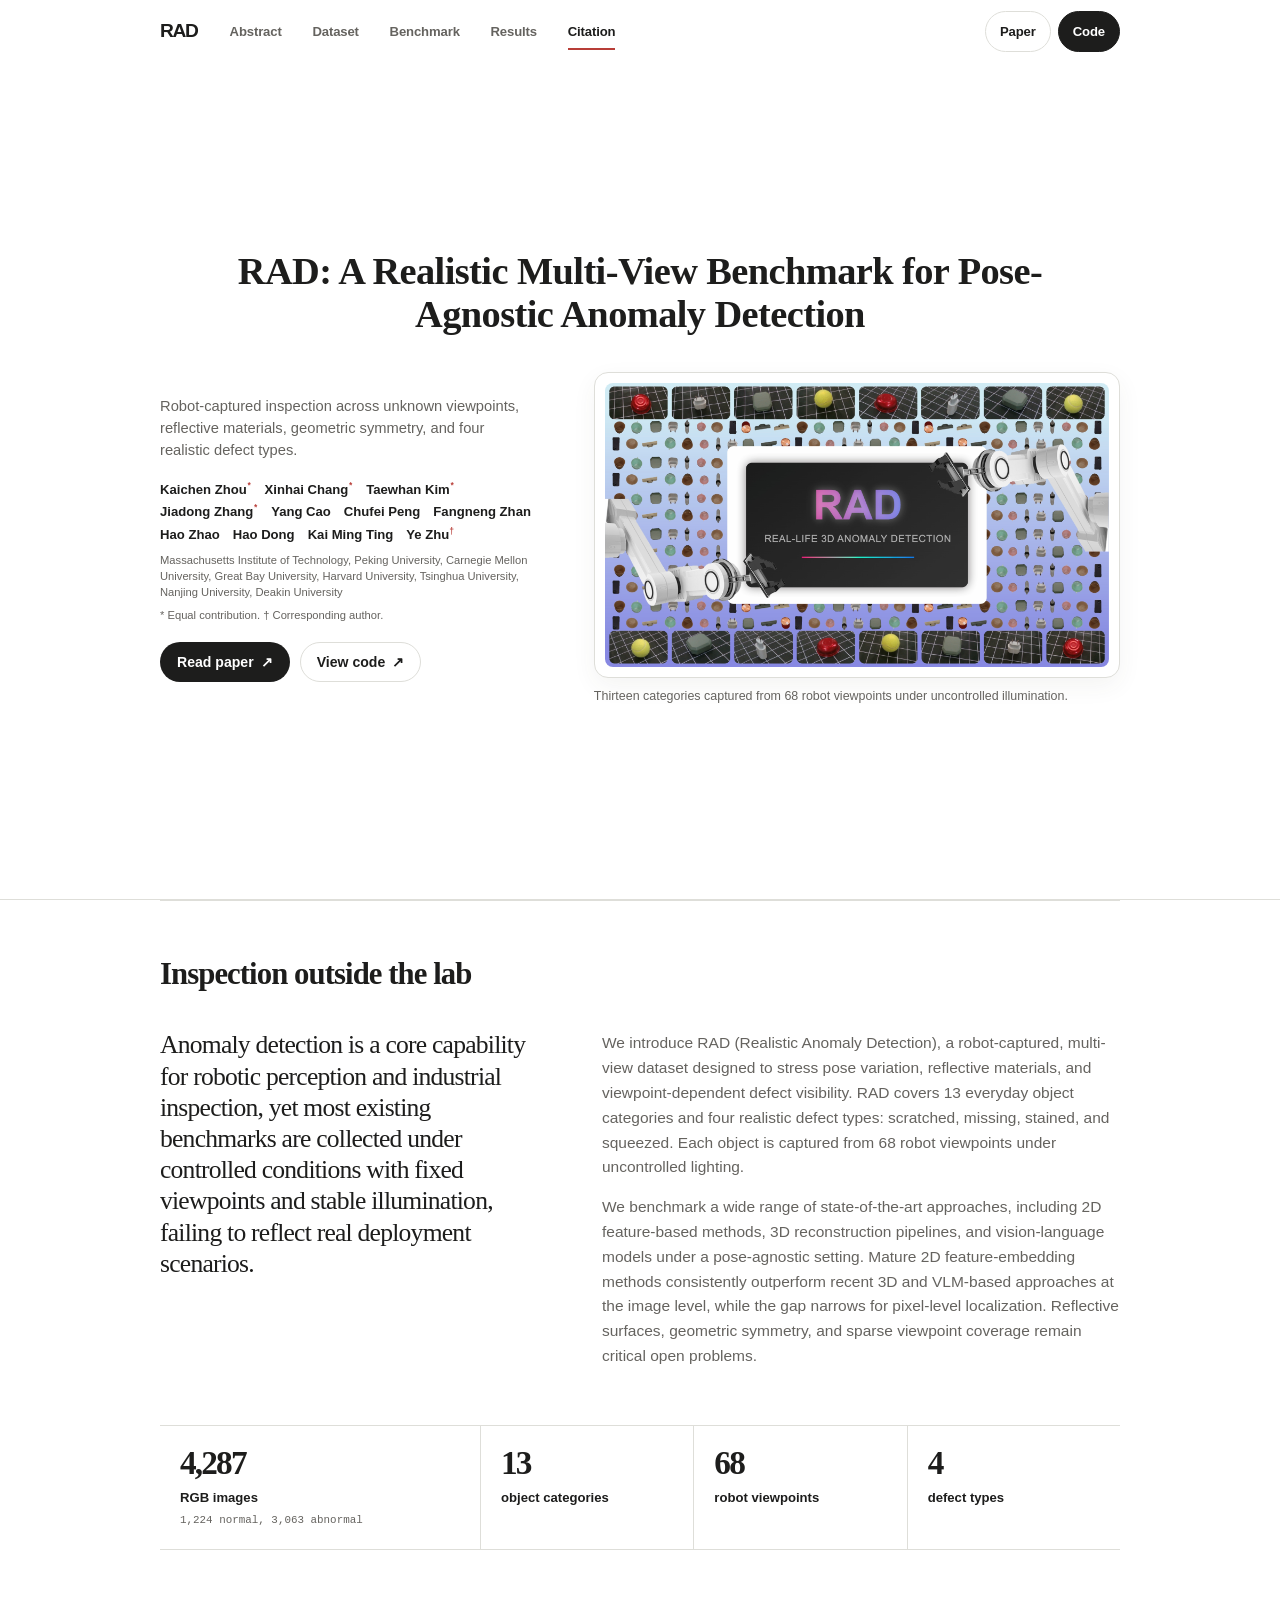
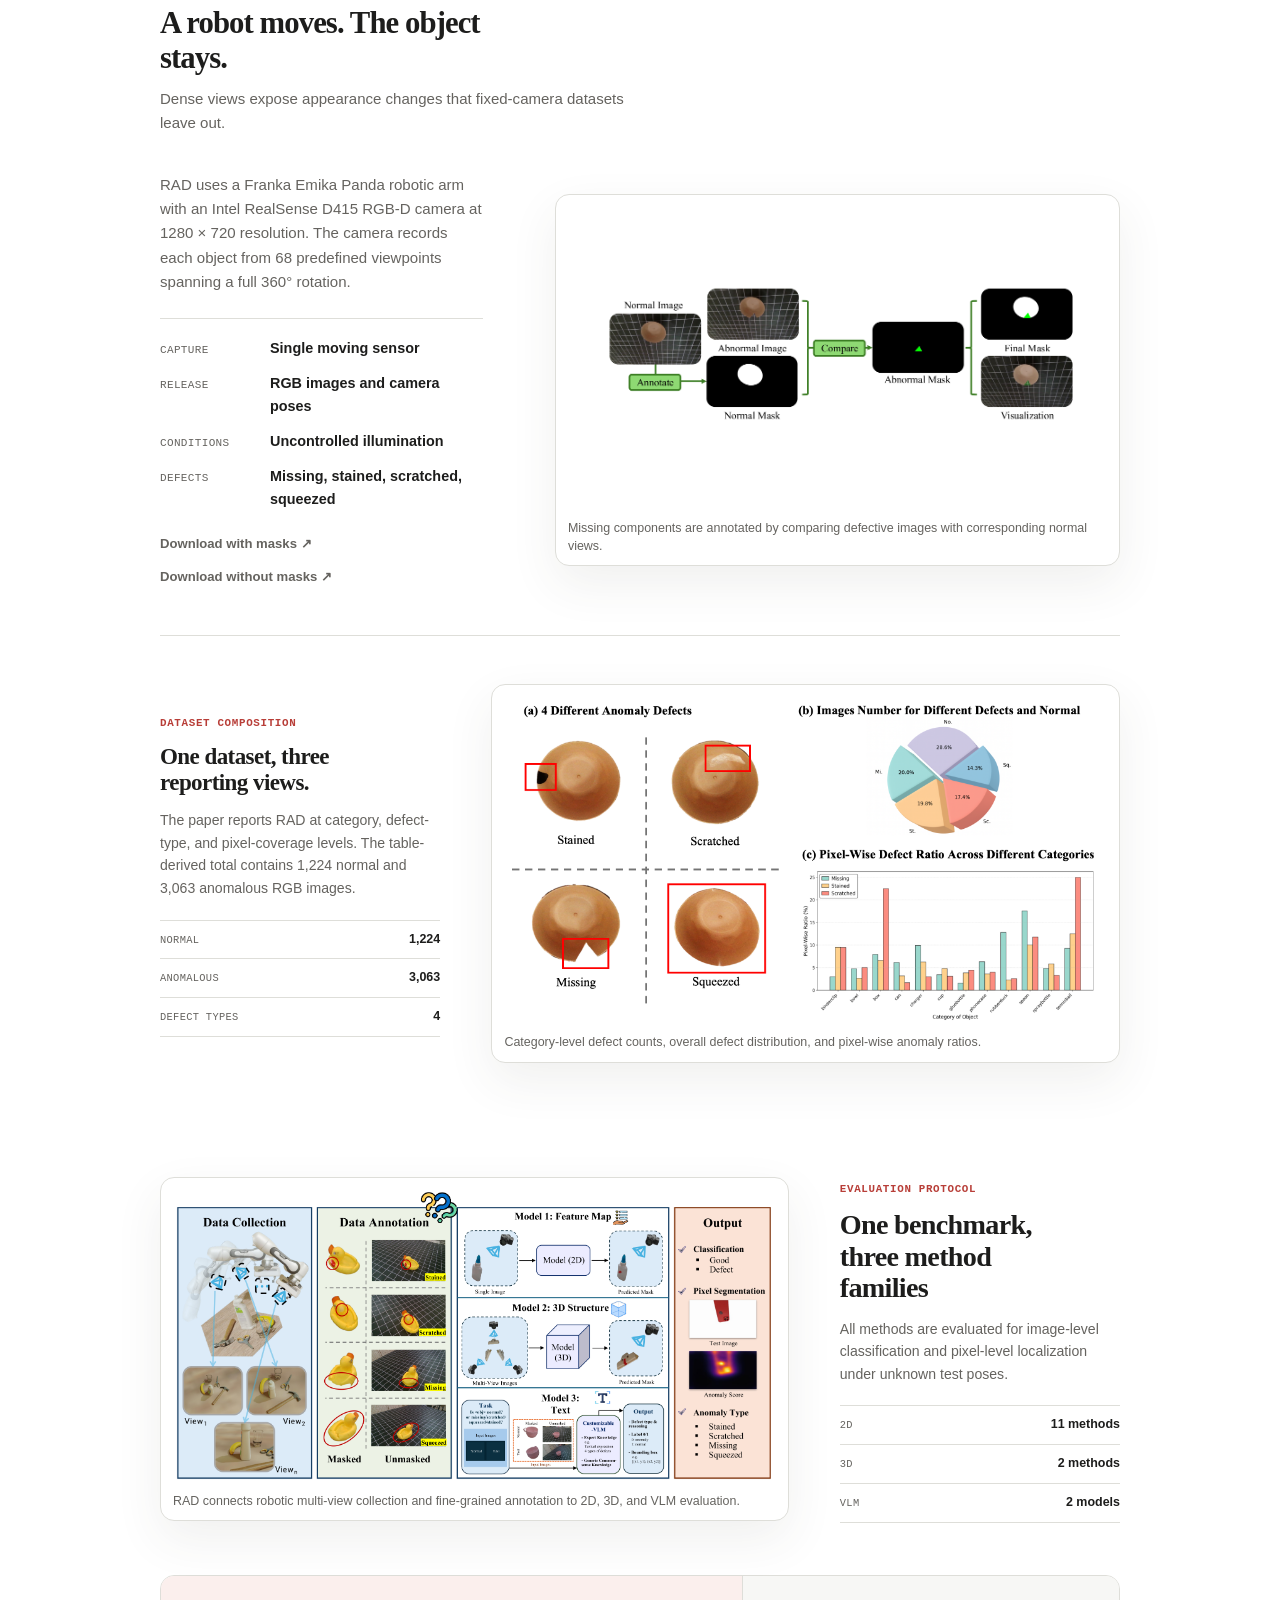
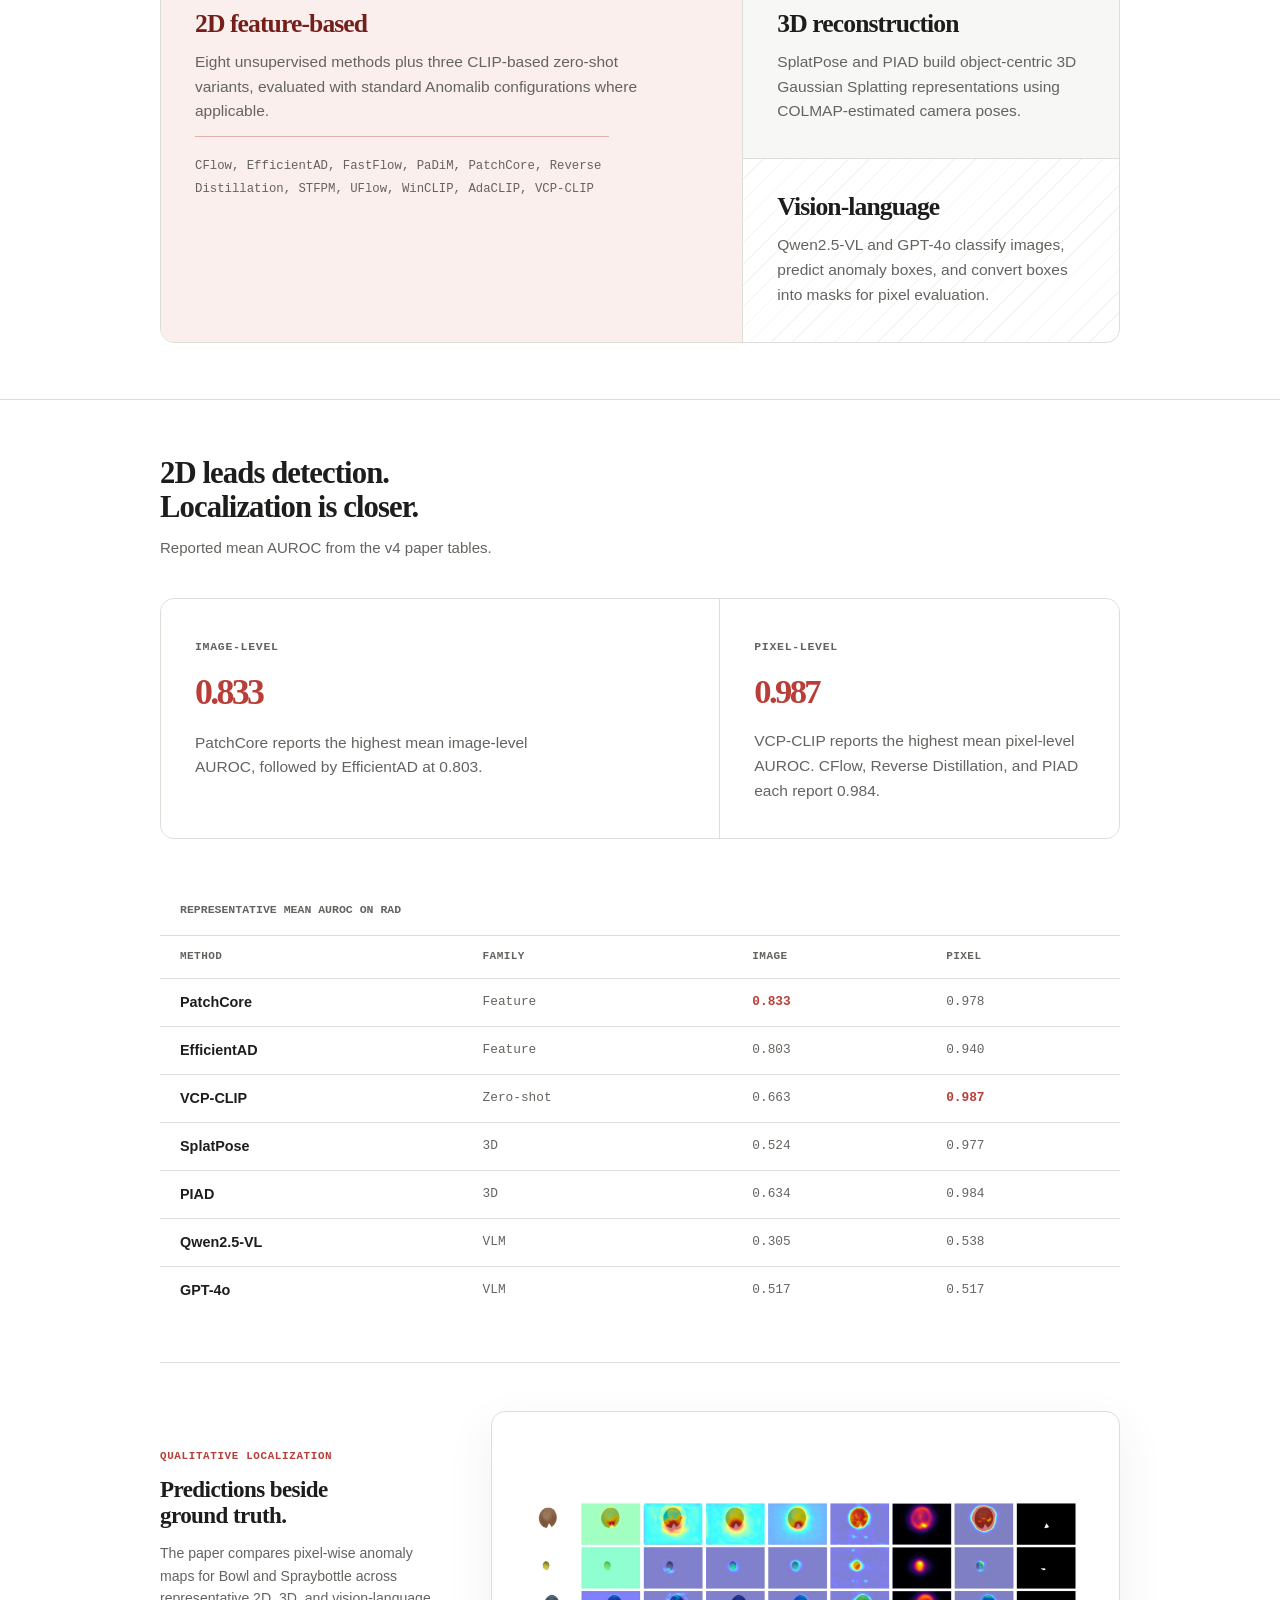
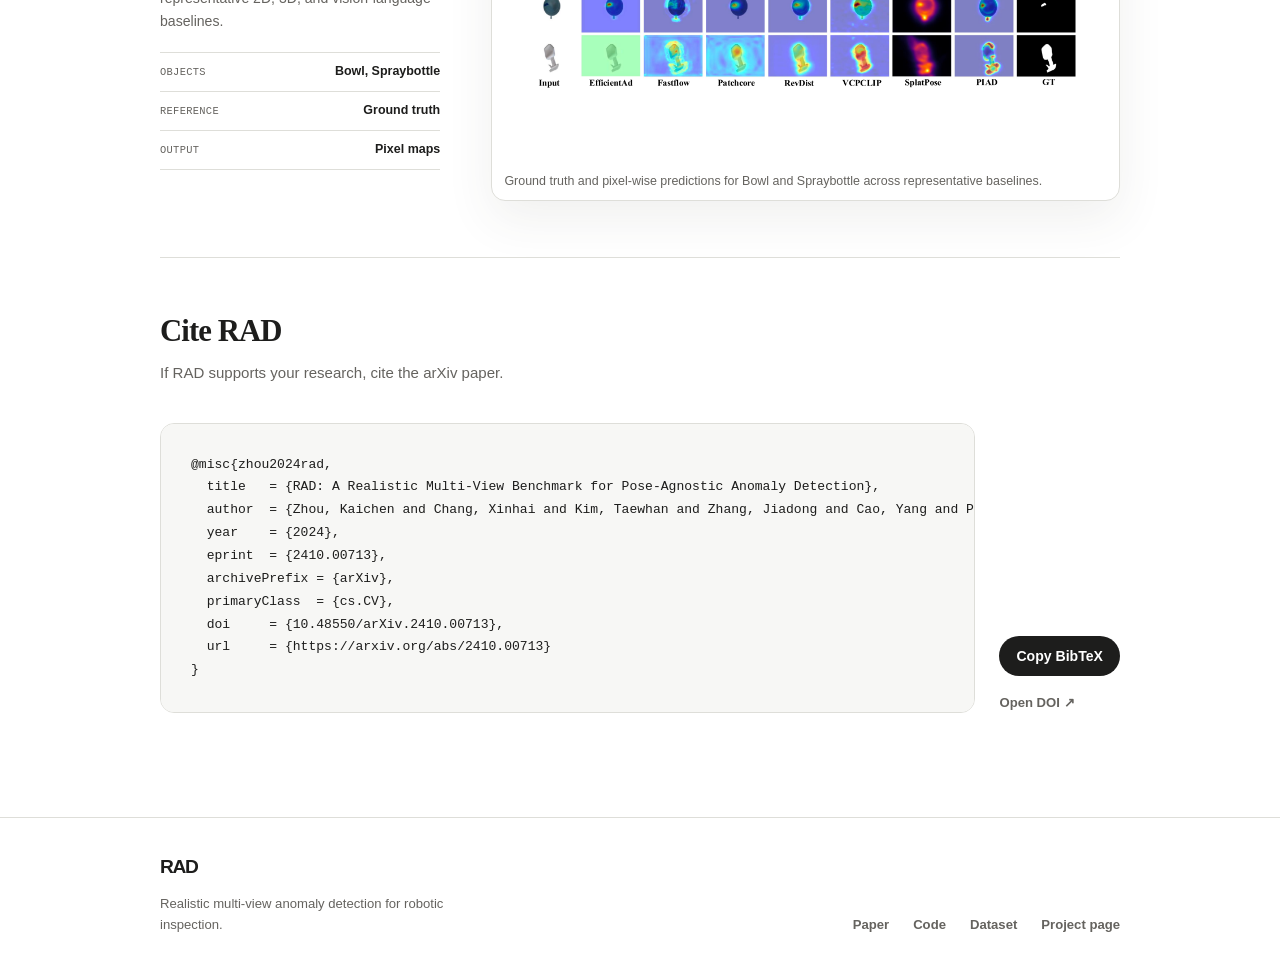
==== commit 5855c802: "Center the hero title above the project overview" ====
--- a/index.html
+++ b/index.html
@@ -90,23 +90,24 @@
   <main id="main">
     <section class="hero" id="top" aria-labelledby="hero-title">
       <div class="hero-grid page-shell">
+        <h1 id="hero-title"><span class="hero-title"><span class="hero-acronym">RAD:</span> A Realistic Multi-View Benchmark for Pose-Agnostic Anomaly Detection</span></h1>
+
         <div class="hero-copy">
-          <h1 id="hero-title"><span class="hero-title"><span class="hero-acronym">RAD:</span> A Realistic Multi-View Benchmark for Pose-Agnostic Anomaly Detection</span></h1>
           <p class="hero-summary">Robot-captured inspection across unknown viewpoints, reflective materials, geometric symmetry, and four realistic defect types.</p>
           <div class="hero-authorship" aria-labelledby="authors-heading">
             <h2 class="sr-only" id="authors-heading">Authors and affiliations</h2>
             <div class="author-list">
-              <span>Kaichen Zhou<sup>*</sup></span>
-              <span>Xinhai Chang<sup>*</sup></span>
-              <span>Taewhan Kim<sup>*</sup></span>
+              <span><a class="author-link" href="https://kaichen-z.github.io/" target="_blank" rel="noreferrer">Kaichen Zhou</a><sup>*</sup></span>
+              <span><a class="author-link" href="https://chang-xinhai.github.io/" target="_blank" rel="noreferrer">Xinhai Chang</a><sup>*</sup></span>
+              <span><a class="author-link" href="https://scholar.google.com/citations?hl=en&amp;user=aQTkWjQAAAAJ" target="_blank" rel="noreferrer">Taewhan Kim</a><sup>*</sup></span>
               <span>Jiadong Zhang<sup>*</sup></span>
               <span>Yang Cao</span>
               <span>Chufei Peng</span>
-              <span>Fangneng Zhan</span>
+              <span><a class="author-link" href="https://fnzhan.com/" target="_blank" rel="noreferrer">Fangneng Zhan</a></span>
               <span>Hao Zhao</span>
-              <span>Hao Dong</span>
+              <span><a class="author-link" href="https://zsdonghao.github.io/" target="_blank" rel="noreferrer">Hao Dong</a></span>
               <span>Kai Ming Ting</span>
-              <span>Ye Zhu<sup>†</sup></span>
+              <span><a class="author-link" href="https://experts.deakin.edu.au/41905-ye-zhu" target="_blank" rel="noreferrer">Ye Zhu</a><sup>†</sup></span>
             </div>
             <p class="institution-list">Massachusetts Institute of Technology, Peking University, Carnegie Mellon University, Great Bay University, Harvard University, Tsinghua University, Nanjing University, Deakin University</p>
             <p class="equal-note">* Equal contribution. † Corresponding author.</p>
--- a/assets/style.css
+++ b/assets/style.css
@@ -266,27 +266,32 @@
 
 .hero-grid {
   display: grid;
-  grid-template-columns: minmax(0, 6fr) minmax(0, 6fr);
+  grid-template-columns: minmax(0, 5fr) minmax(0, 7fr);
   align-items: center;
-  gap: clamp(34px, 5vw, 64px);
+  column-gap: clamp(38px, 5vw, 58px);
+  row-gap: clamp(28px, 4vh, 36px);
 }
 
 .hero-copy {
   position: relative;
   z-index: 1;
-  max-width: 560px;
+  min-width: 0;
 }
 
 .hero h1 {
+  grid-column: 1 / -1;
+  width: 100%;
   font-family: var(--display);
   font-weight: 600;
   letter-spacing: -0.025em;
   line-height: 1.12;
+  text-align: center;
 }
 
 .hero-title {
   display: block;
-  max-width: none;
+  max-width: 920px;
+  margin-inline: auto;
   font-size: clamp(2.25rem, 3vw, 2.75rem);
   line-height: 1.12;
 }
@@ -296,8 +301,7 @@
 }
 
 .hero-summary {
-  max-width: 54ch;
-  margin-top: 14px;
+  max-width: 46ch;
   color: var(--muted);
   font-size: 0.92rem;
   line-height: 1.5;
@@ -407,6 +411,25 @@
   line-height: 1.45;
 }
 
+.author-link {
+  text-decoration: underline;
+  text-decoration-color: transparent;
+  text-decoration-thickness: 1px;
+  text-underline-offset: 3px;
+  transition: color 160ms ease, text-decoration-color 160ms ease;
+}
+
+.author-link:hover,
+.author-link:focus-visible {
+  color: var(--signal);
+  text-decoration-color: currentColor;
+}
+
+.author-link:focus-visible {
+  outline: 2px solid var(--signal-soft);
+  outline-offset: 2px;
+}
+
 .equal-note,
 .institution-list {
   color: var(--muted);
@@ -963,8 +986,8 @@
   }
 
   .hero-grid {
-    grid-template-columns: minmax(0, 6fr) minmax(0, 6fr);
-    gap: 36px;
+    grid-template-columns: minmax(0, 5fr) minmax(0, 7fr);
+    column-gap: 36px;
   }
 
   .hero-title {
@@ -1056,7 +1079,7 @@
   .hero-grid {
     grid-template-columns: 1fr;
     min-height: 0;
-    gap: 30px;
+    gap: 22px;
   }
 
   .hero-copy {
@@ -1064,14 +1087,13 @@
   }
 
   .hero-title {
-    max-width: none;
+    max-width: 18ch;
     font-size: clamp(1.8rem, 7.4vw, 2rem);
     line-height: 1.1;
   }
 
   .hero-summary {
     max-width: 42ch;
-    margin-top: 13px;
   }
 
   .hero-authorship {
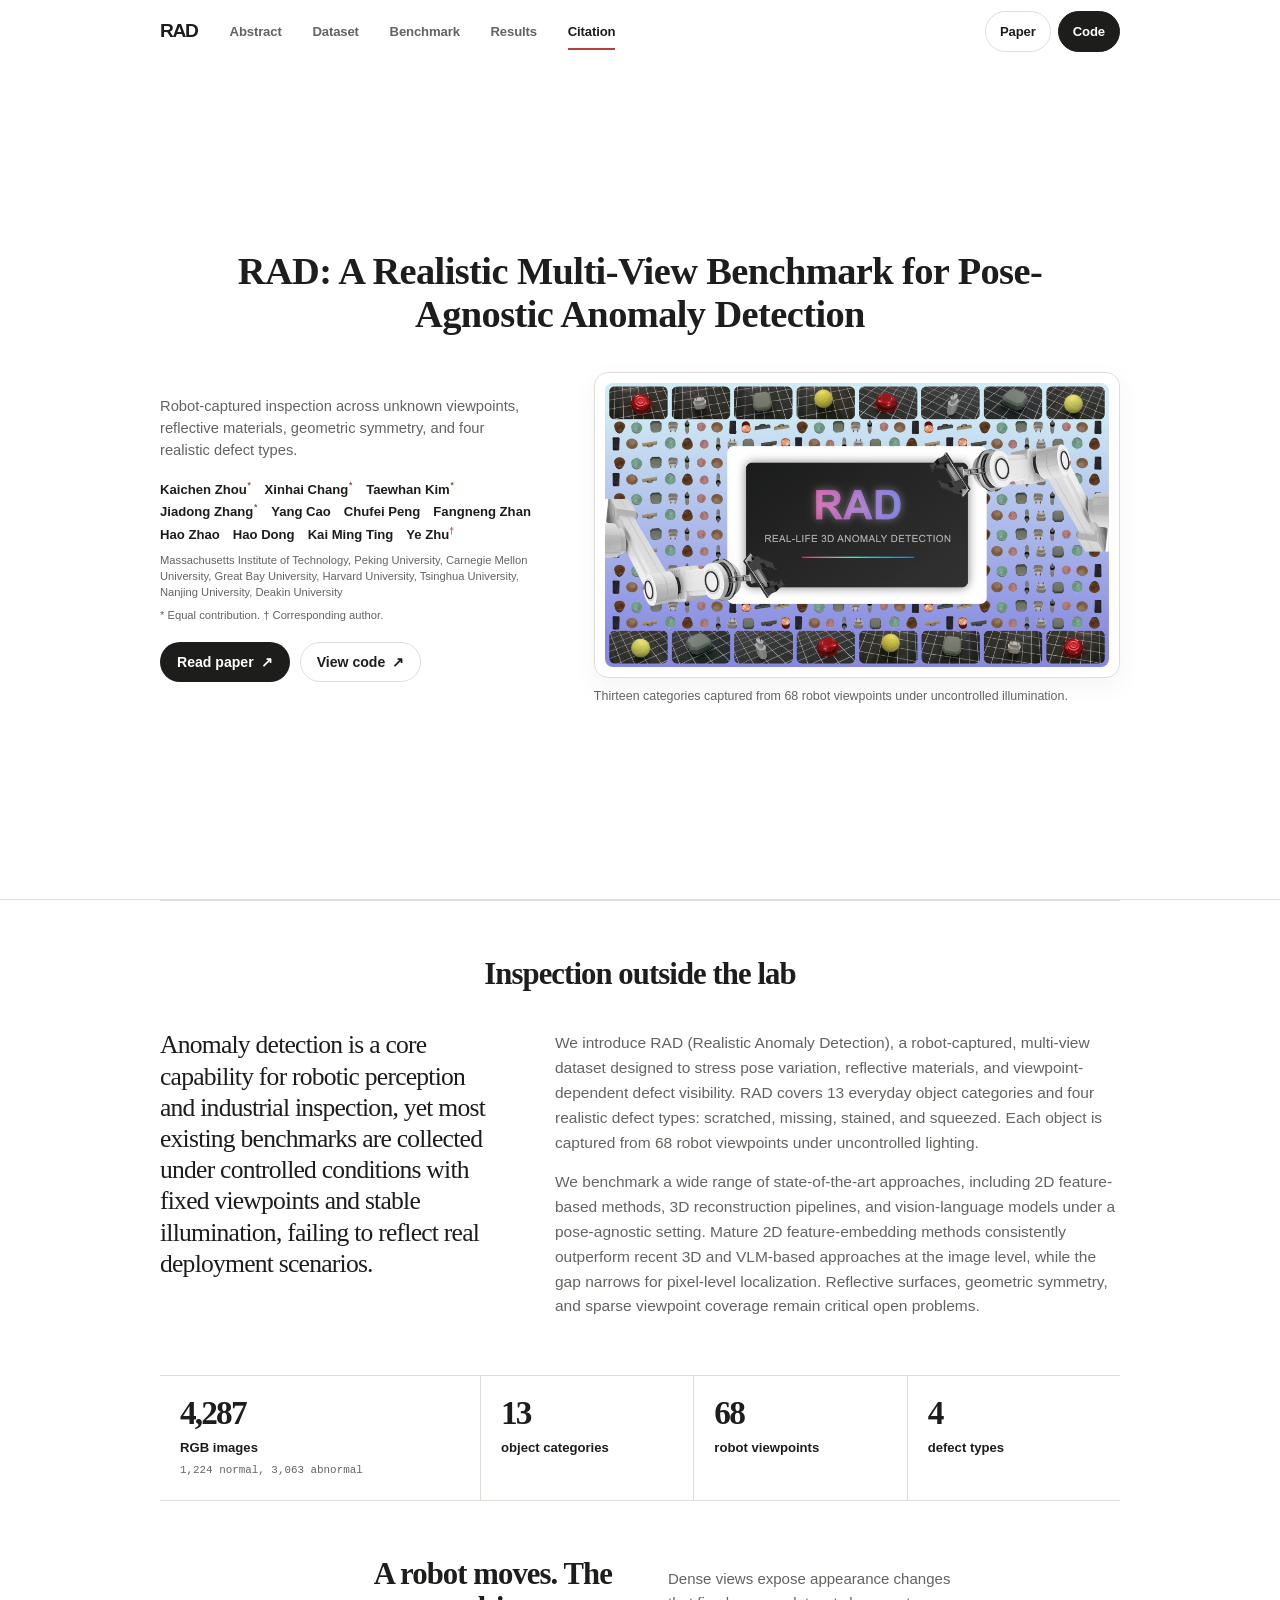
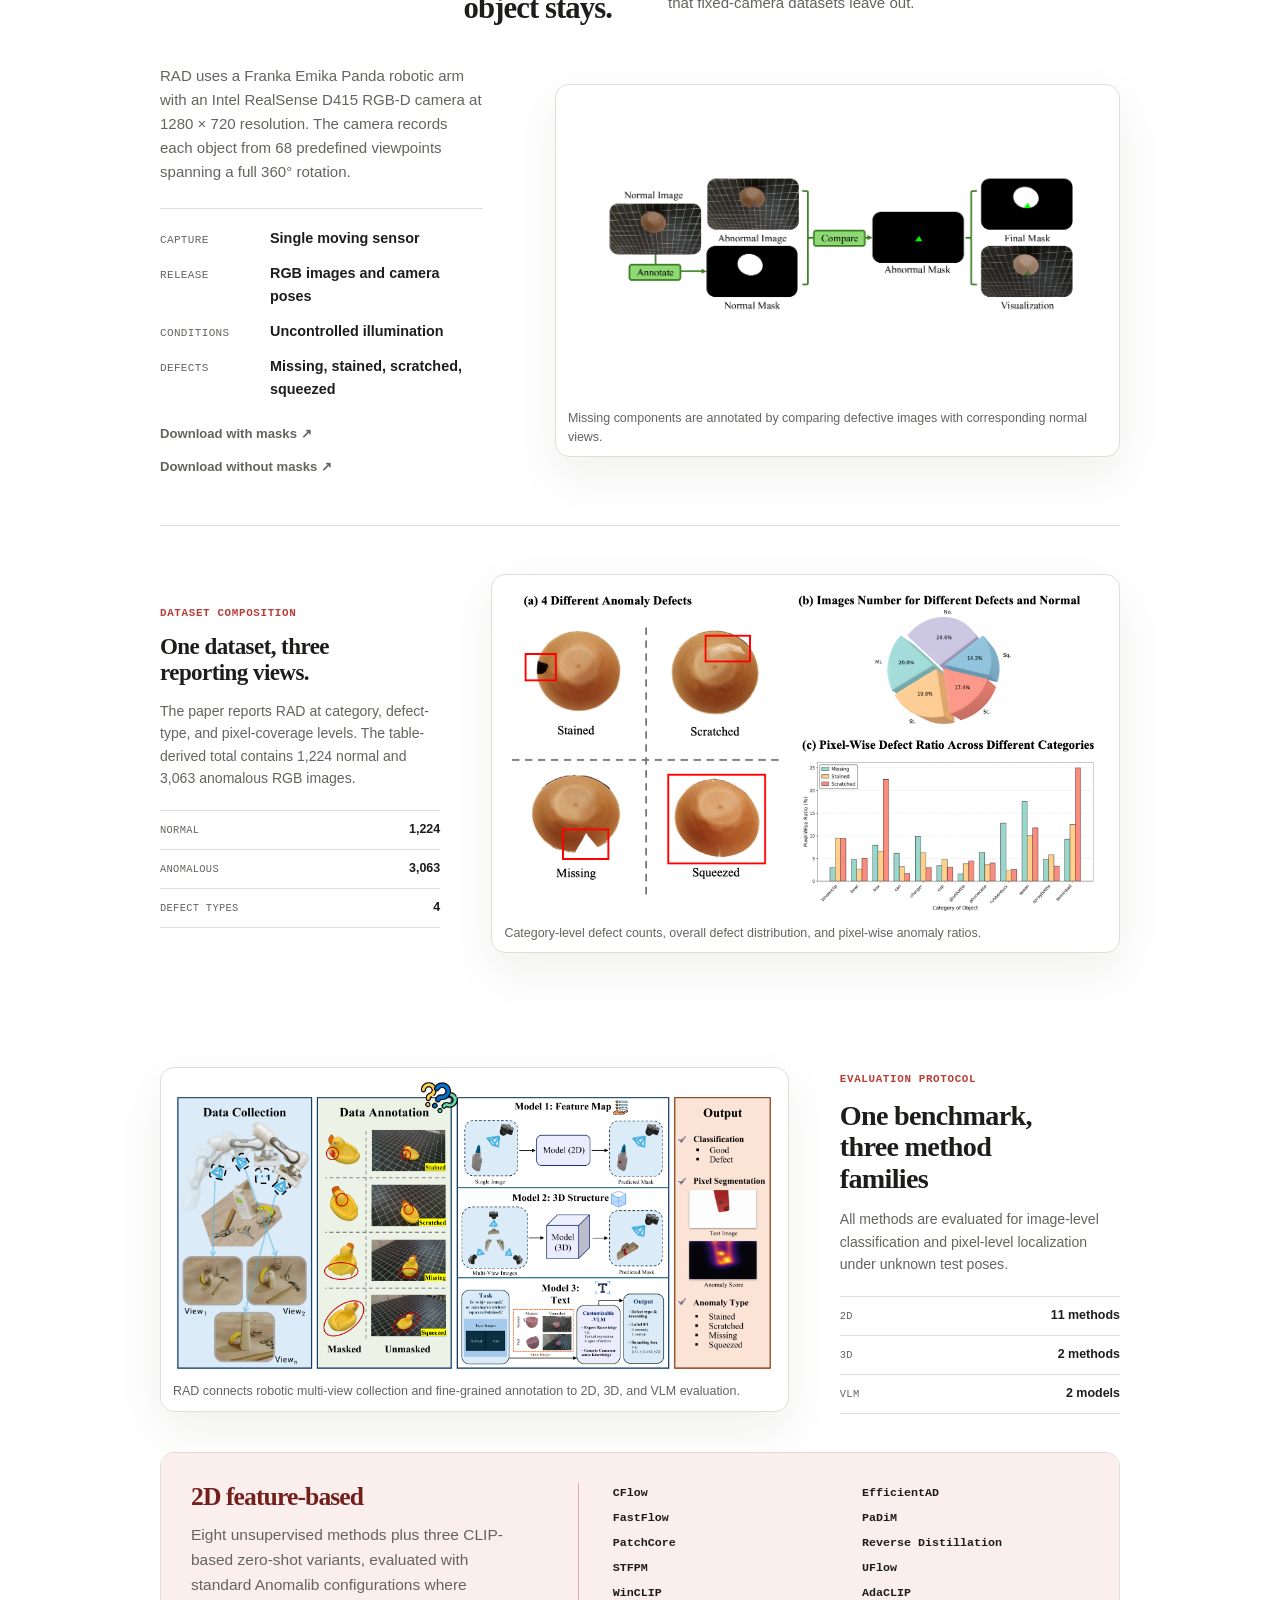
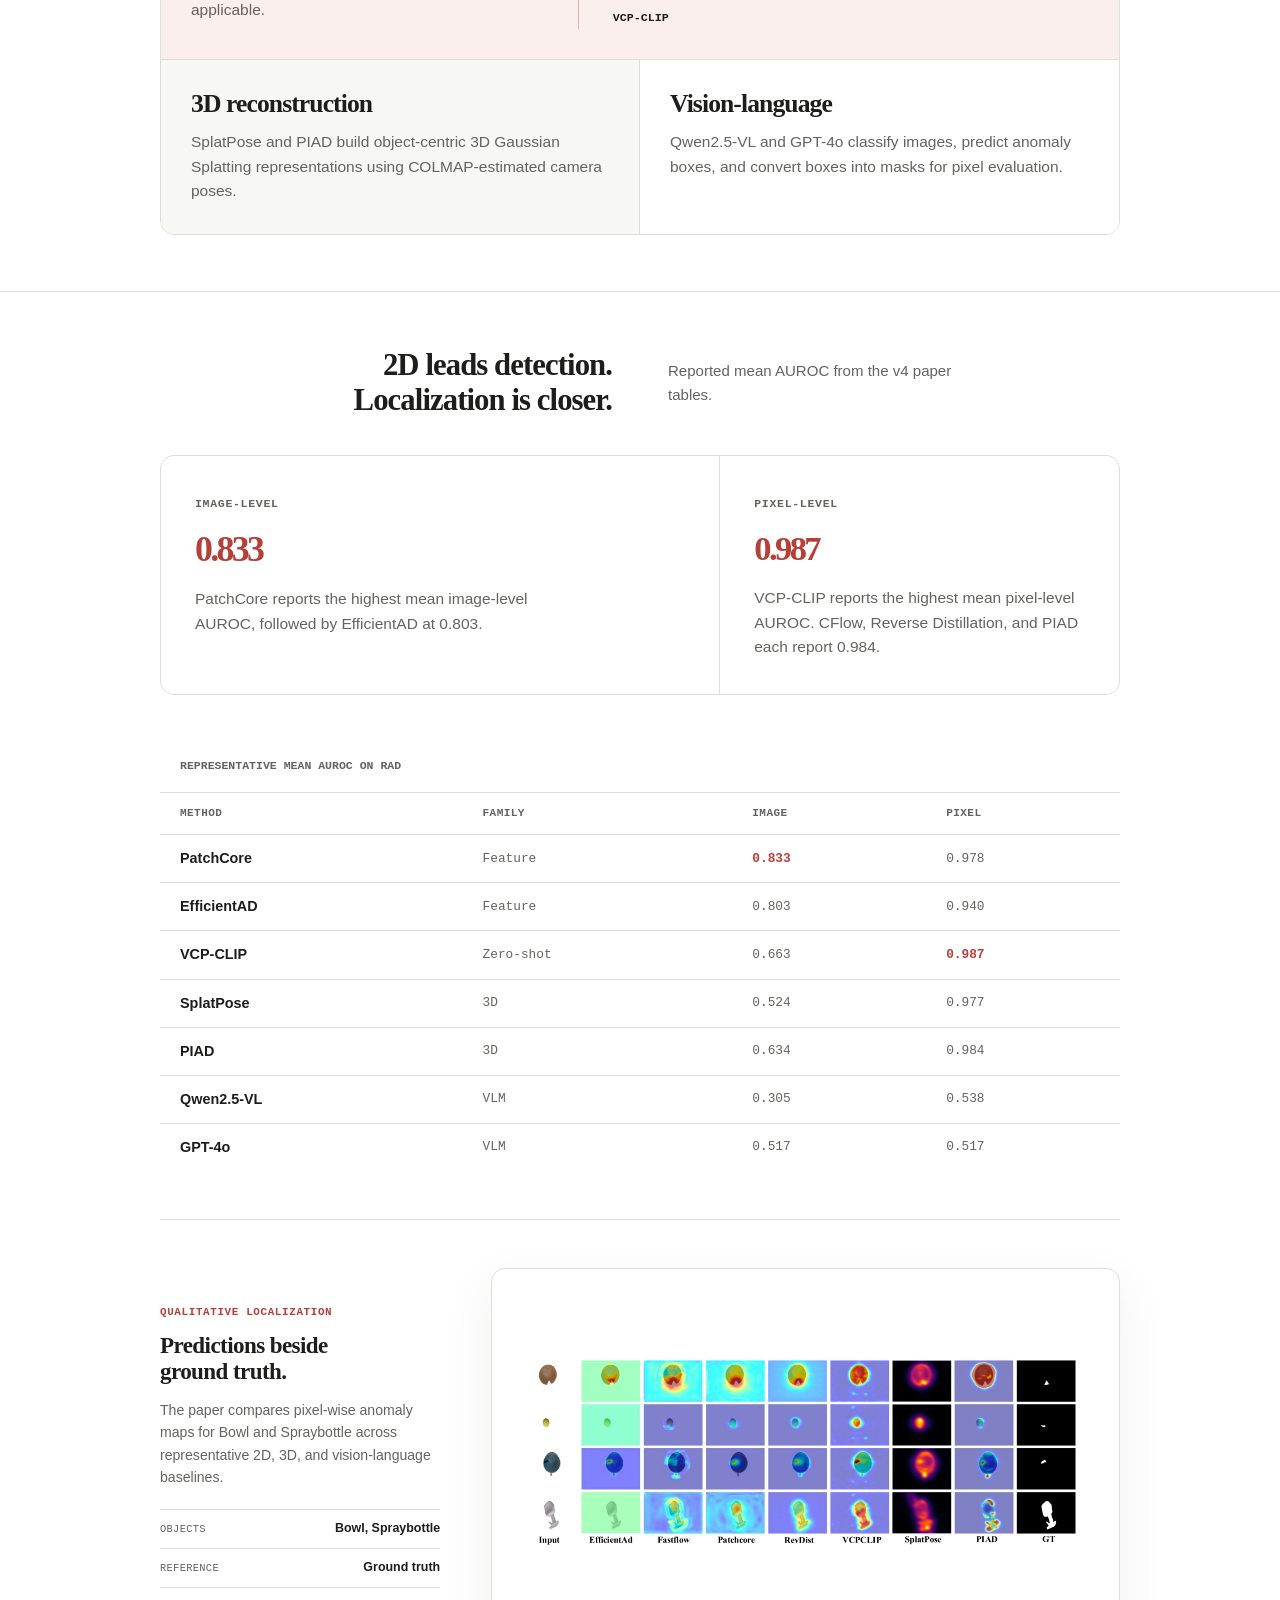
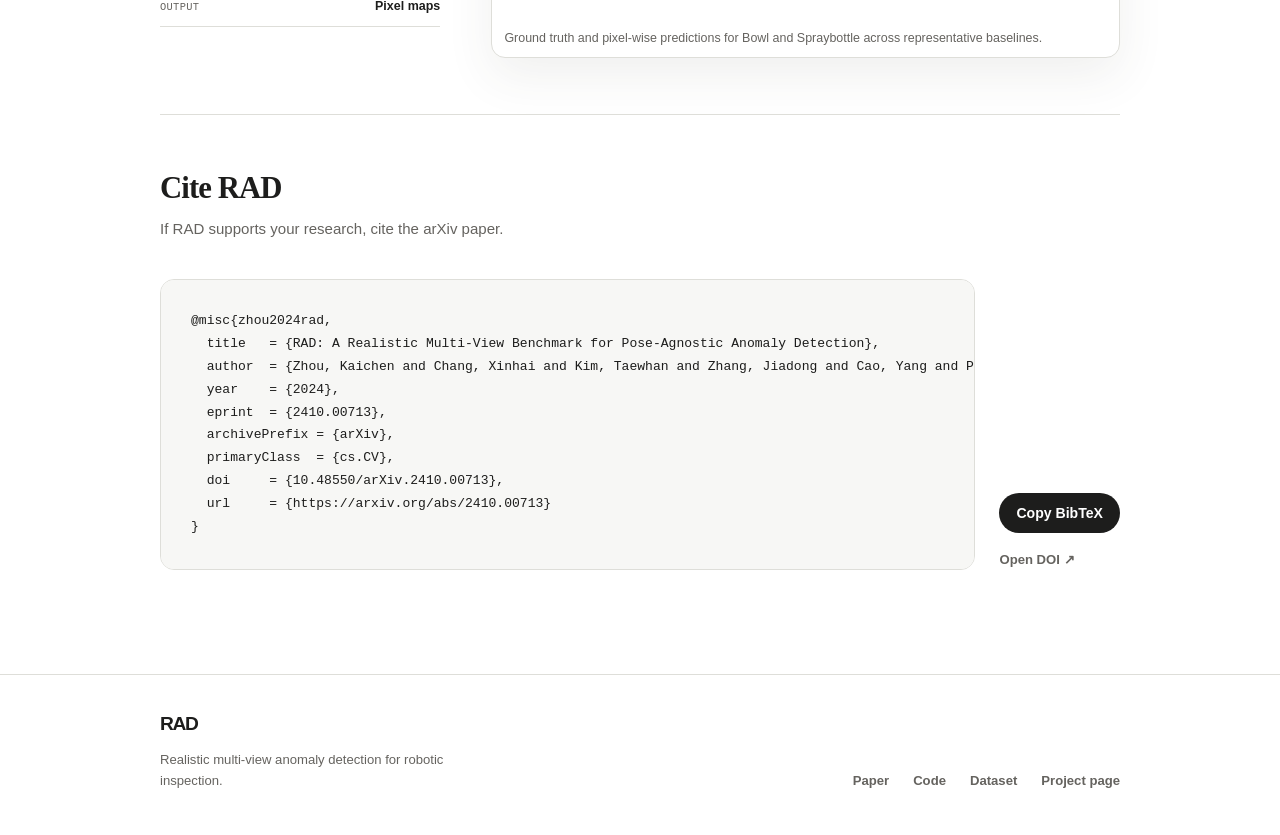
==== commit 5a0e799c: "Tighten the academic section layouts" ====
--- a/index.html
+++ b/index.html
@@ -128,7 +128,7 @@
     </section>
 
     <section class="abstract-section section page-shell" id="abstract" aria-labelledby="abstract-heading">
-      <div class="section-heading">
+      <div class="section-heading section-heading-centered">
         <h2 id="abstract-heading">Inspection outside the lab</h2>
       </div>
       <div class="abstract-layout">
@@ -162,7 +162,7 @@
 
     <section class="dataset-section section" id="dataset" aria-labelledby="dataset-heading">
       <div class="page-shell">
-        <div class="section-heading">
+        <div class="section-heading section-heading-split">
           <h2 id="dataset-heading">A robot moves. The object stays.</h2>
           <p>Dense views expose appearance changes that fixed-camera datasets leave out.</p>
         </div>
@@ -226,9 +226,23 @@
 
       <div class="method-map">
         <article class="method method-feature">
-          <h3>2D feature-based</h3>
-          <p>Eight unsupervised methods plus three CLIP-based zero-shot variants, evaluated with standard Anomalib configurations where applicable.</p>
-          <p class="method-list">CFlow, EfficientAD, FastFlow, PaDiM, PatchCore, Reverse Distillation, STFPM, UFlow, WinCLIP, AdaCLIP, VCP-CLIP</p>
+          <div class="method-feature-summary">
+            <h3>2D feature-based</h3>
+            <p>Eight unsupervised methods plus three CLIP-based zero-shot variants, evaluated with standard Anomalib configurations where applicable.</p>
+          </div>
+          <ul class="method-list" aria-label="Evaluated 2D methods">
+            <li>CFlow</li>
+            <li>EfficientAD</li>
+            <li>FastFlow</li>
+            <li>PaDiM</li>
+            <li>PatchCore</li>
+            <li>Reverse Distillation</li>
+            <li>STFPM</li>
+            <li>UFlow</li>
+            <li>WinCLIP</li>
+            <li>AdaCLIP</li>
+            <li>VCP-CLIP</li>
+          </ul>
         </article>
         <article class="method method-3d">
           <h3>3D reconstruction</h3>
@@ -243,7 +257,7 @@
 
     <section class="results-section section" id="results" aria-labelledby="results-heading">
       <div class="page-shell">
-        <div class="section-heading">
+        <div class="section-heading section-heading-split">
           <h2 id="results-heading">2D leads detection. Localization is closer.</h2>
           <p>Reported mean AUROC from the v4 paper tables.</p>
         </div>
--- a/assets/style.css
+++ b/assets/style.css
@@ -472,19 +472,48 @@
   font-size: 0.94rem;
 }
 
+.section-heading-centered {
+  max-width: none;
+  text-align: center;
+}
+
+.section-heading-centered h2 {
+  margin-inline: auto;
+}
+
+.section-heading-split {
+  display: grid;
+  grid-template-columns: 1fr 1fr;
+  align-items: center;
+  max-width: none;
+  gap: clamp(32px, 5vw, 56px);
+}
+
+.section-heading-split h2 {
+  max-width: 18ch;
+  margin-left: auto;
+  text-align: right;
+}
+
+.section-heading-split p {
+  max-width: 36ch;
+  margin-top: 0;
+  text-align: left;
+}
+
 .abstract-section {
   border-top: 1px solid var(--rule);
 }
 
 .abstract-layout {
   display: grid;
-  grid-template-columns: 5fr 7fr;
+  grid-template-columns: 3fr 5fr;
   align-items: start;
-  gap: clamp(34px, 6vw, 72px);
+  gap: clamp(38px, 5vw, 56px);
 }
 
 .abstract-lead {
-  max-width: 34ch;
+  max-width: none;
   font-family: var(--display);
   font-size: clamp(1.3rem, 2vw, 1.65rem);
   font-weight: 500;
@@ -500,7 +529,7 @@
 }
 
 .abstract-body p {
-  max-width: 64ch;
+  max-width: none;
 }
 
 .facts {
@@ -721,15 +750,15 @@
 
 .method-map {
   display: grid;
-  grid-template-columns: 1.55fr 1fr;
-  margin-top: clamp(36px, 4vw, 52px);
+  grid-template-columns: 1fr 1fr;
+  margin-top: clamp(30px, 3vw, 40px);
   border: 1px solid var(--rule);
   border-radius: var(--radius);
   overflow: hidden;
 }
 
 .method {
-  padding: clamp(24px, 3vw, 34px);
+  padding: clamp(22px, 2.6vw, 30px);
 }
 
 .method h3 {
@@ -747,10 +776,14 @@
 }
 
 .method-feature {
-  grid-row: span 2;
-  min-height: 280px;
-  border-right: 1px solid var(--rule);
+  grid-column: 1 / -1;
+  display: grid;
+  grid-template-columns: minmax(0, 0.9fr) minmax(0, 1.35fr);
+  align-items: start;
+  min-height: 0;
+  border-bottom: 1px solid var(--rule);
   background: var(--signal-soft);
+  gap: clamp(28px, 4vw, 46px);
 }
 
 .method-feature h3 {
@@ -758,20 +791,27 @@
 }
 
 .method-list {
-  padding-top: 18px;
-  border-top: 1px solid color-mix(in srgb, var(--signal) 36%, transparent);
+  display: grid;
+  grid-template-columns: repeat(2, minmax(0, 1fr));
+  align-self: stretch;
+  margin: 0;
+  padding: 2px 0 2px clamp(24px, 3vw, 34px);
+  border-left: 1px solid color-mix(in srgb, var(--signal) 36%, transparent);
+  list-style: none;
   font-family: var(--mono);
-  font-size: 0.77rem;
-  line-height: 1.85;
+  font-size: 0.73rem;
+  font-weight: 600;
+  line-height: 1.45;
+  gap: 8px 22px;
 }
 
 .method-3d {
-  border-bottom: 1px solid var(--rule);
+  border-right: 1px solid var(--rule);
   background: var(--surface);
 }
 
 .method-vlm {
-  background-image: repeating-linear-gradient(135deg, transparent 0 14px, color-mix(in srgb, var(--rule) 34%, transparent) 14px 15px);
+  background: var(--canvas);
 }
 
 .results-section .section-heading {
@@ -1145,6 +1185,19 @@
     margin-bottom: 28px;
   }
 
+  .section-heading-split {
+    grid-template-columns: 1fr;
+    gap: 10px;
+    text-align: center;
+  }
+
+  .section-heading-split h2,
+  .section-heading-split p {
+    max-width: 28ch;
+    margin-inline: auto;
+    text-align: center;
+  }
+
   .section-heading h2 {
     max-width: 24ch;
     font-size: clamp(1.6rem, 6.4vw, 1.75rem);
@@ -1224,8 +1277,22 @@
   }
 
   .method-feature {
+    grid-column: auto;
     grid-row: auto;
+    display: block;
     min-height: 0;
+    border-right: 0;
+    border-bottom: 1px solid var(--rule);
+  }
+
+  .method-list {
+    margin-top: 20px;
+    padding: 18px 0 0;
+    border-top: 1px solid color-mix(in srgb, var(--signal) 36%, transparent);
+    border-left: 0;
+  }
+
+  .method-3d {
     border-right: 0;
     border-bottom: 1px solid var(--rule);
   }
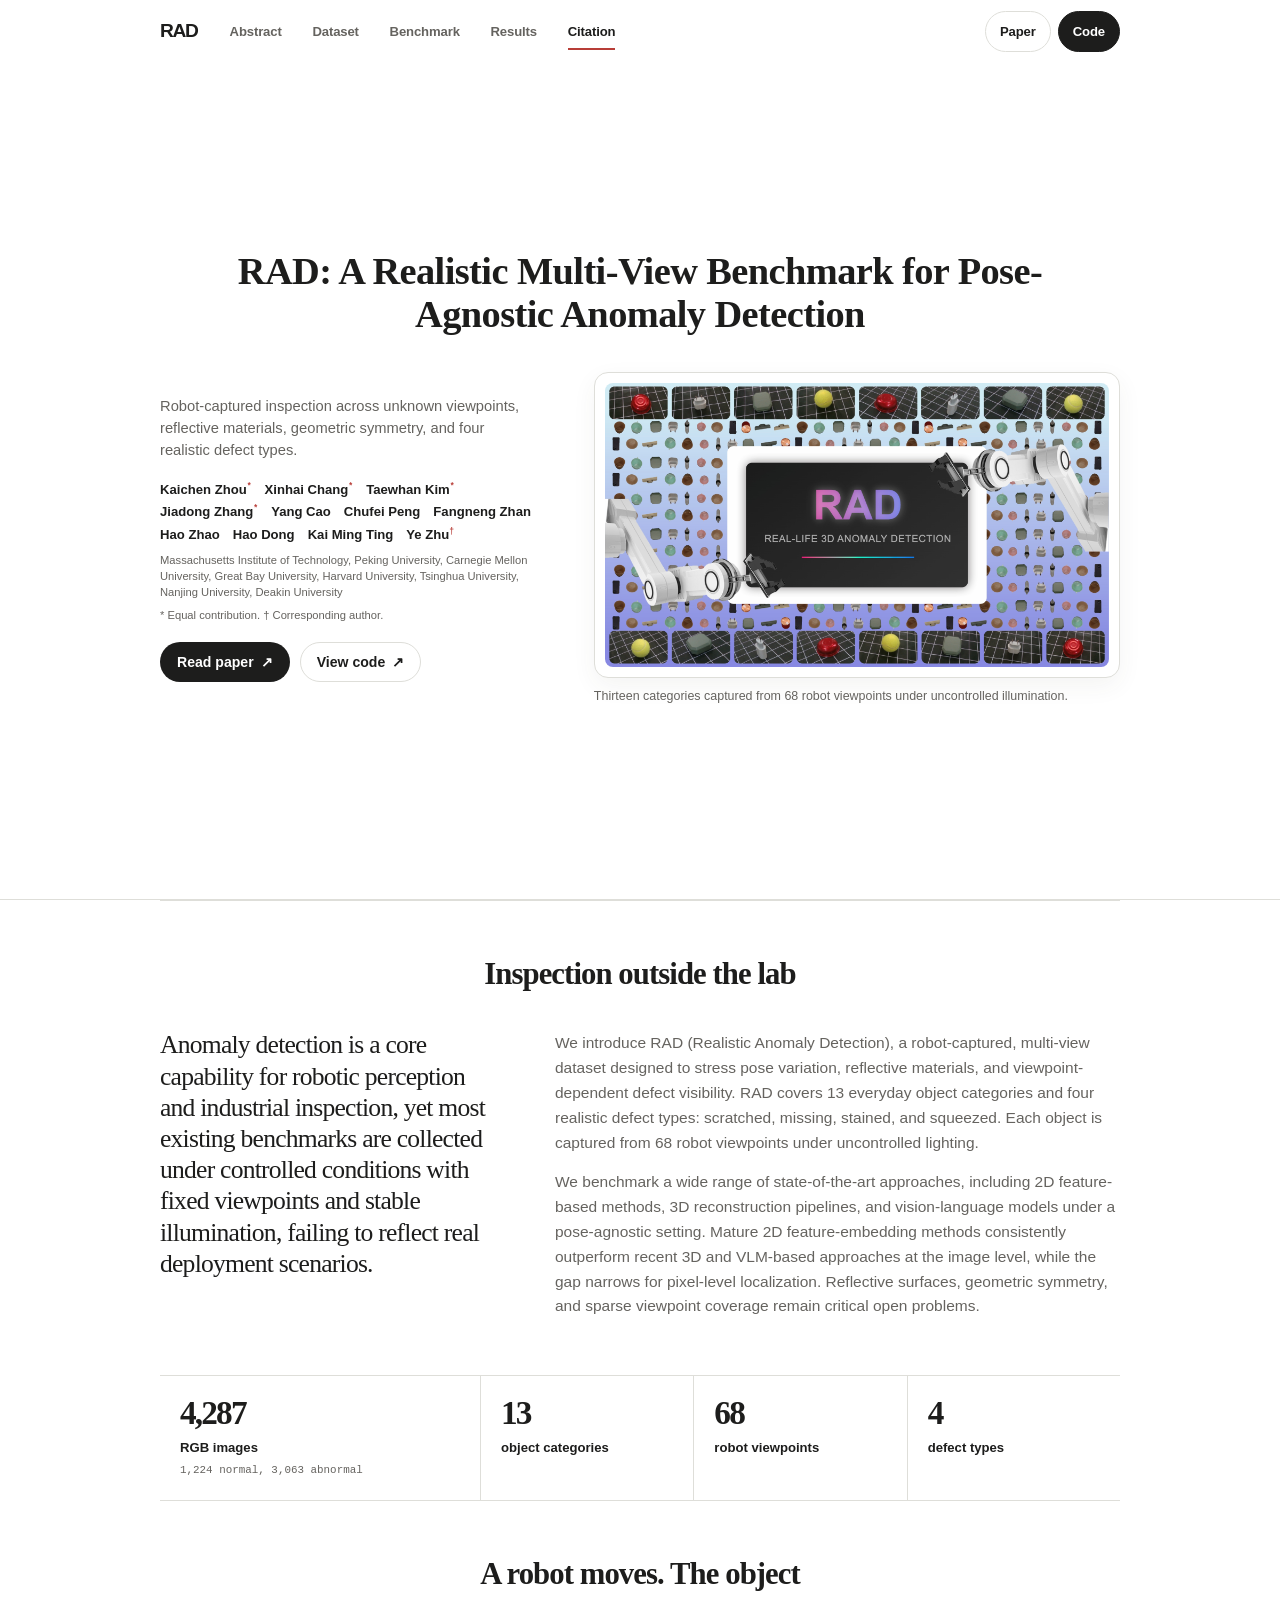
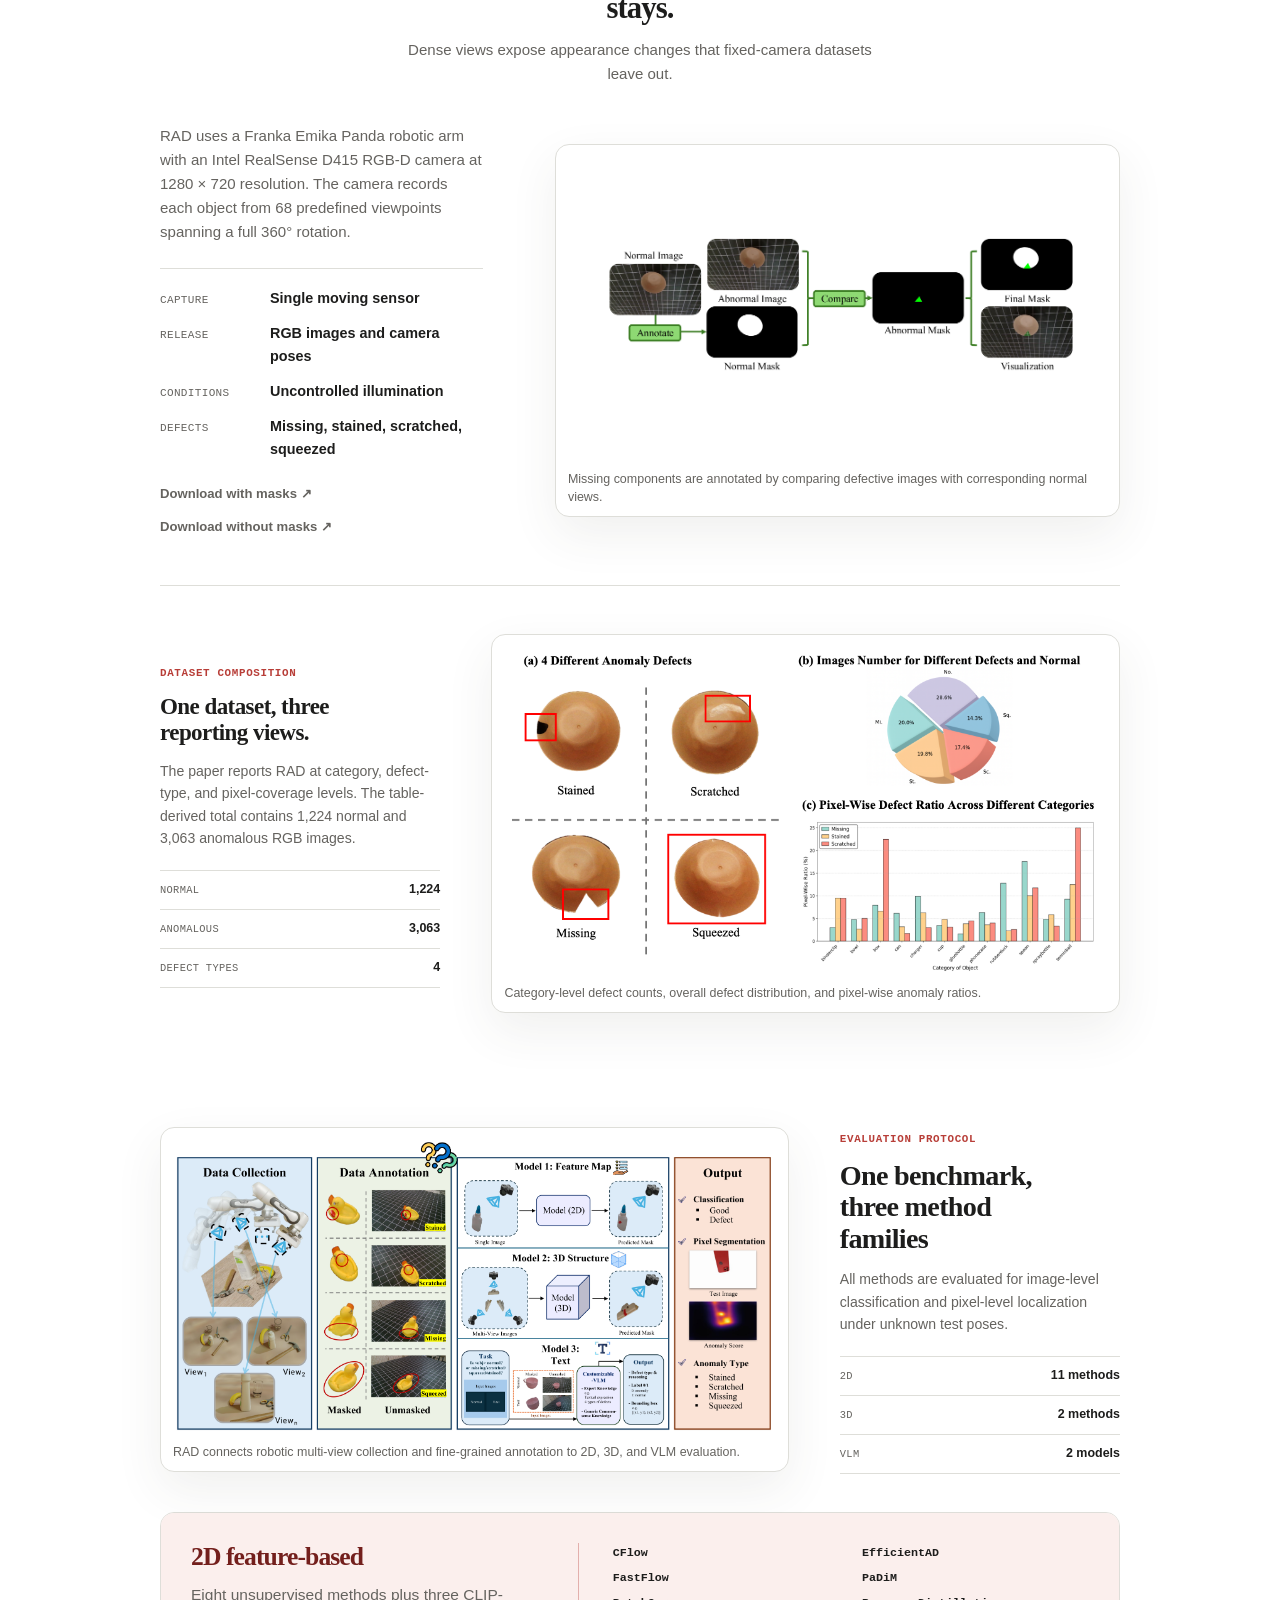
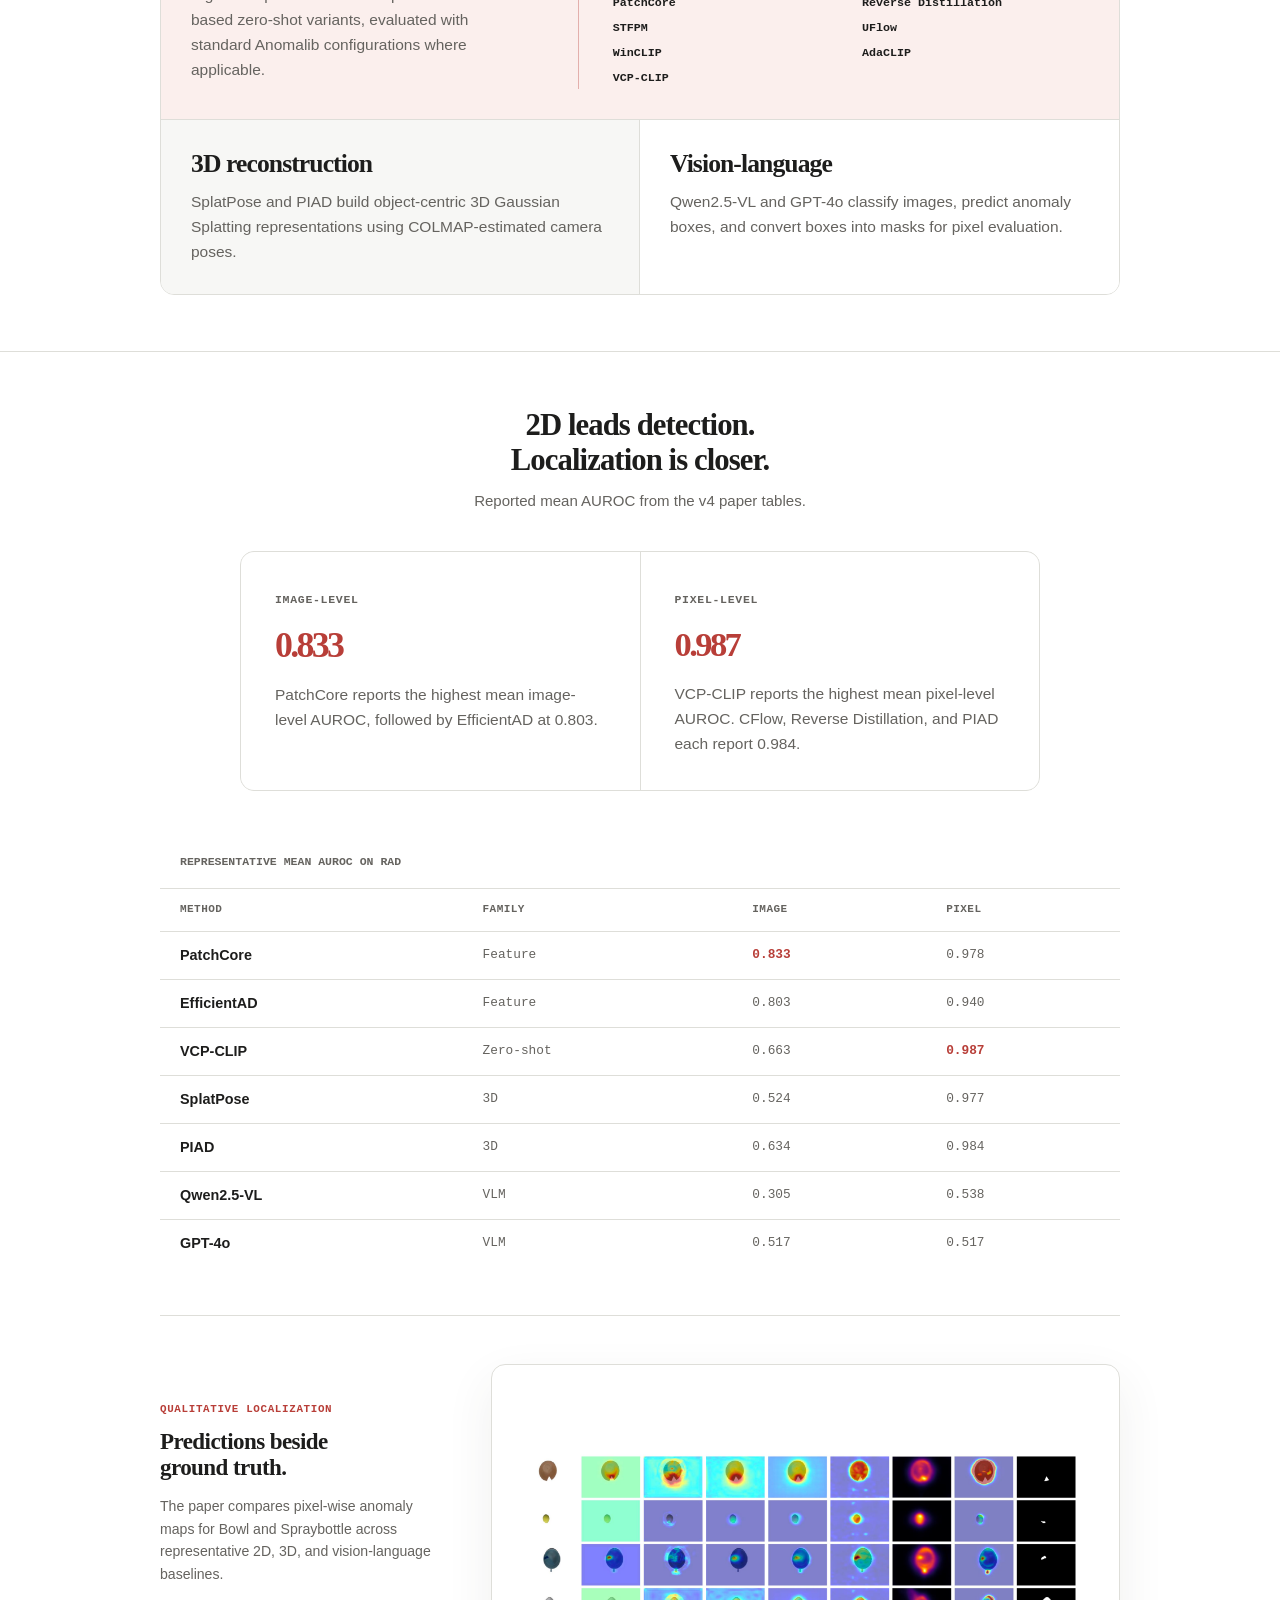
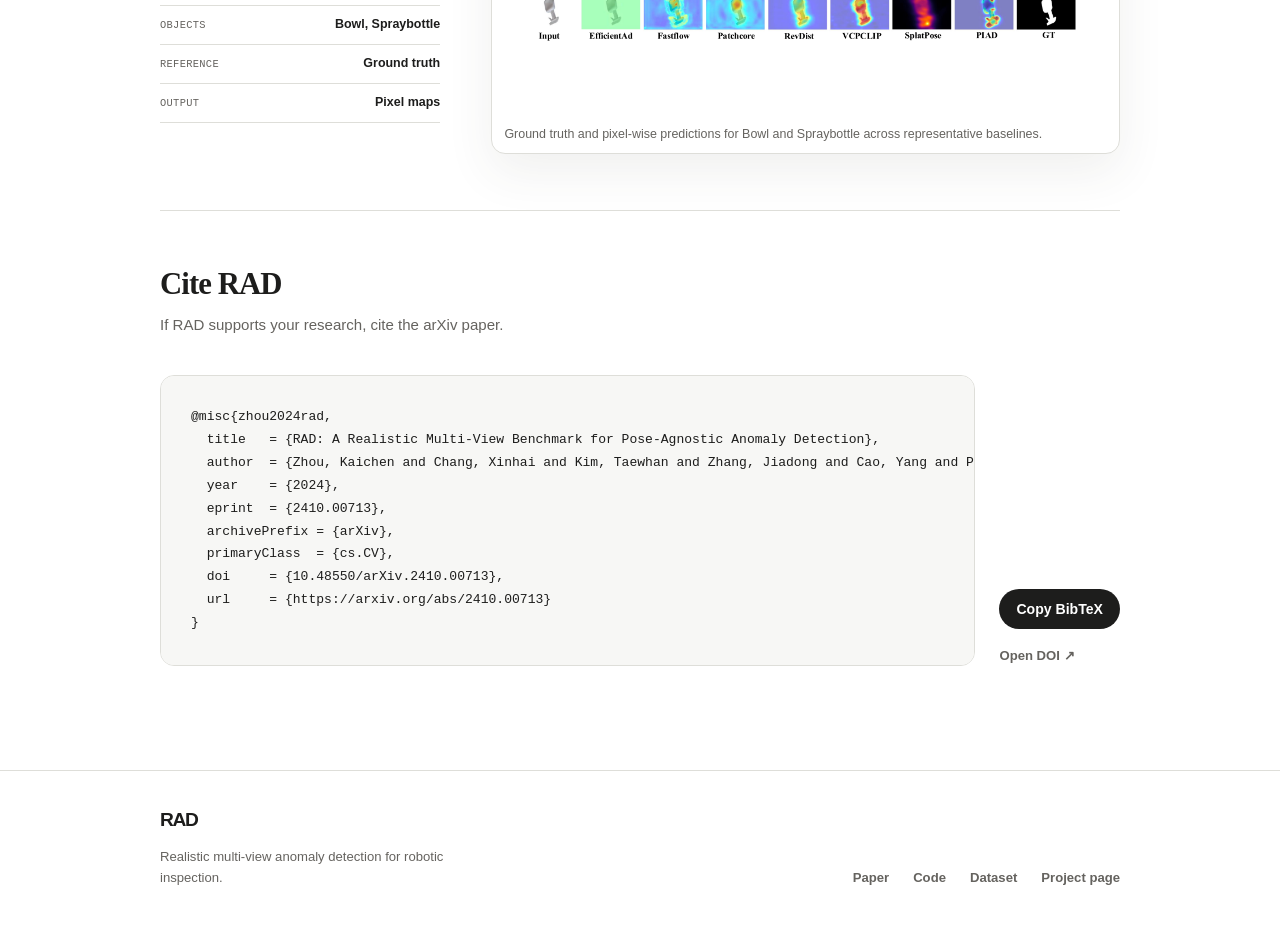
==== commit 818dc9ee: "Restore stacked section headings and narrow results" ====
--- a/index.html
+++ b/index.html
@@ -162,7 +162,7 @@
 
     <section class="dataset-section section" id="dataset" aria-labelledby="dataset-heading">
       <div class="page-shell">
-        <div class="section-heading section-heading-split">
+        <div class="section-heading section-heading-centered">
           <h2 id="dataset-heading">A robot moves. The object stays.</h2>
           <p>Dense views expose appearance changes that fixed-camera datasets leave out.</p>
         </div>
@@ -257,7 +257,7 @@
 
     <section class="results-section section" id="results" aria-labelledby="results-heading">
       <div class="page-shell">
-        <div class="section-heading section-heading-split">
+        <div class="section-heading section-heading-centered">
           <h2 id="results-heading">2D leads detection. Localization is closer.</h2>
           <p>Reported mean AUROC from the v4 paper tables.</p>
         </div>
--- a/assets/style.css
+++ b/assets/style.css
@@ -481,24 +481,8 @@
   margin-inline: auto;
 }
 
-.section-heading-split {
-  display: grid;
-  grid-template-columns: 1fr 1fr;
-  align-items: center;
-  max-width: none;
-  gap: clamp(32px, 5vw, 56px);
-}
-
-.section-heading-split h2 {
-  max-width: 18ch;
-  margin-left: auto;
-  text-align: right;
-}
-
-.section-heading-split p {
-  max-width: 36ch;
-  margin-top: 0;
-  text-align: left;
+.section-heading-centered p {
+  margin-inline: auto;
 }
 
 .abstract-section {
@@ -820,8 +804,10 @@
 
 .result-highlights {
   display: grid;
-  grid-template-columns: 7fr 5fr;
+  grid-template-columns: 1fr 1fr;
   align-items: stretch;
+  width: min(100%, 800px);
+  margin-inline: auto;
   gap: 1px;
   background: var(--rule);
   border: 1px solid var(--rule);
@@ -1185,19 +1171,6 @@
     margin-bottom: 28px;
   }
 
-  .section-heading-split {
-    grid-template-columns: 1fr;
-    gap: 10px;
-    text-align: center;
-  }
-
-  .section-heading-split h2,
-  .section-heading-split p {
-    max-width: 28ch;
-    margin-inline: auto;
-    text-align: center;
-  }
-
   .section-heading h2 {
     max-width: 24ch;
     font-size: clamp(1.6rem, 6.4vw, 1.75rem);
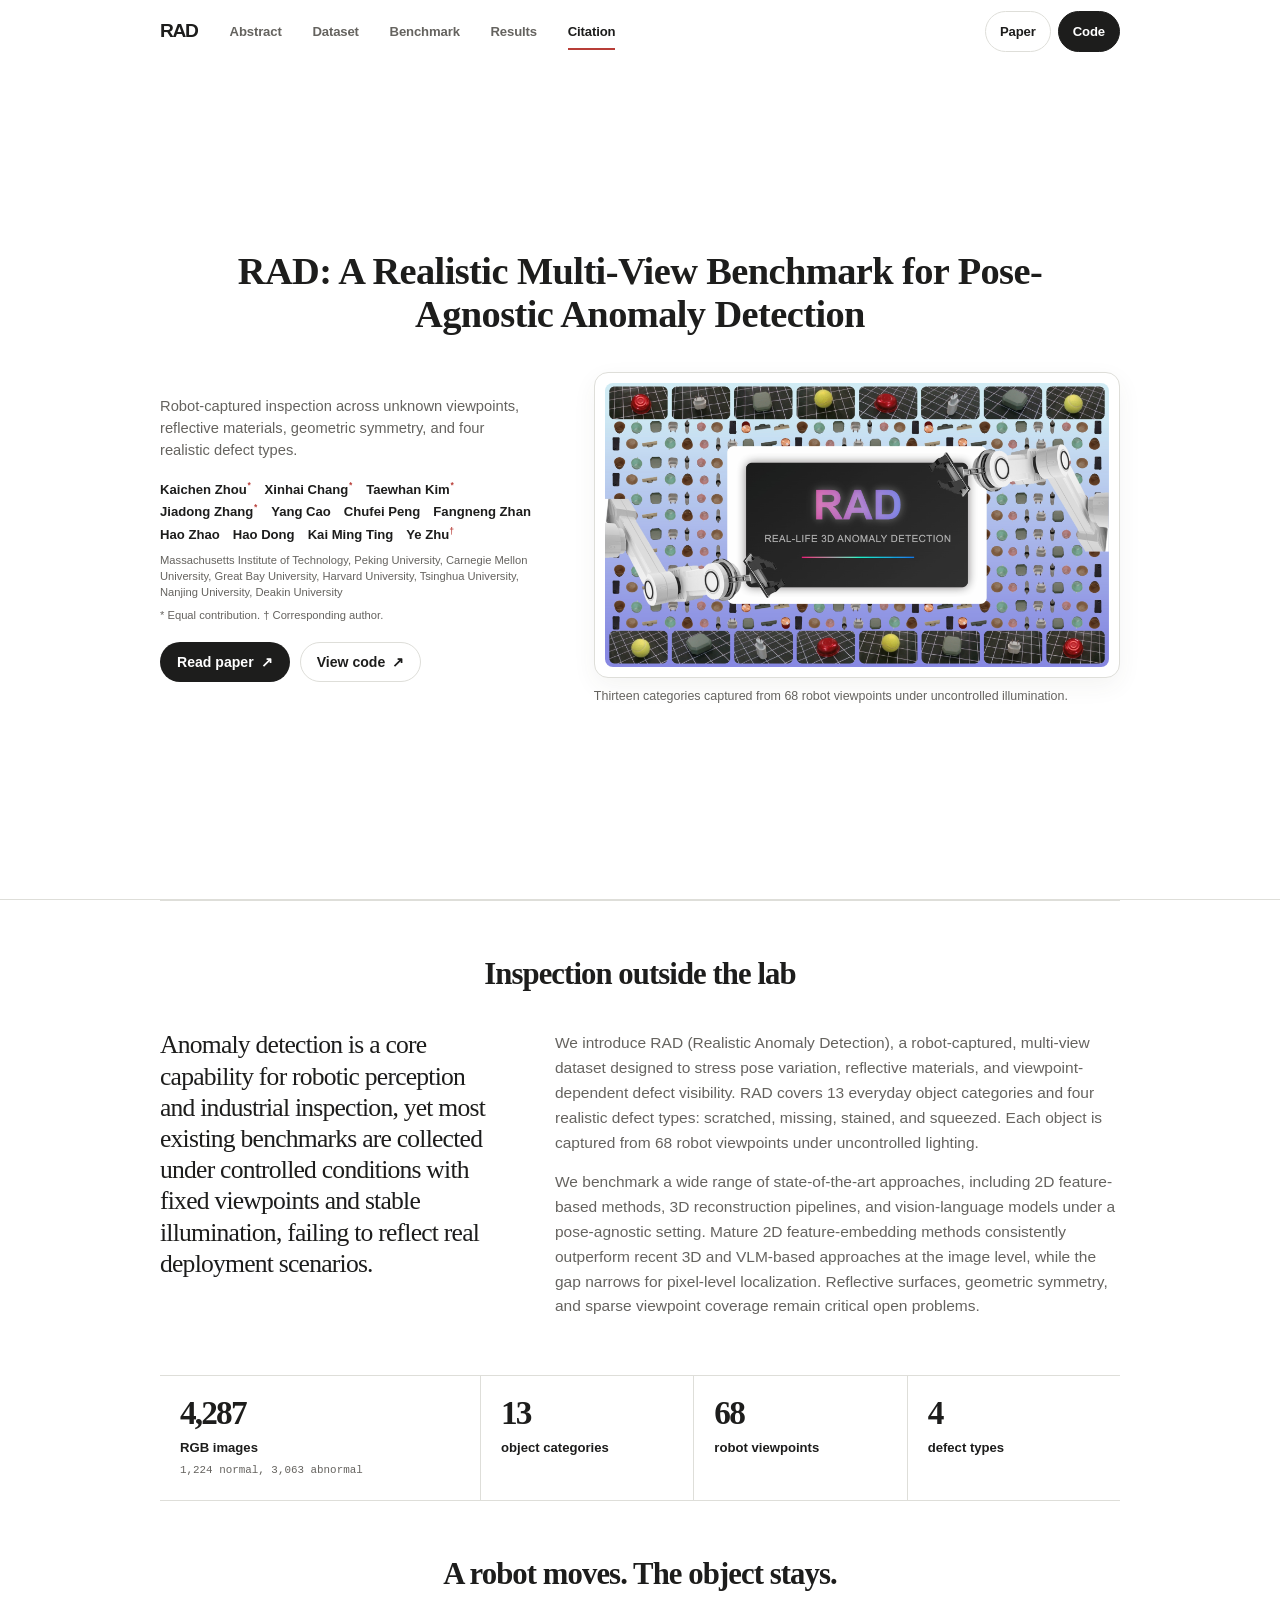
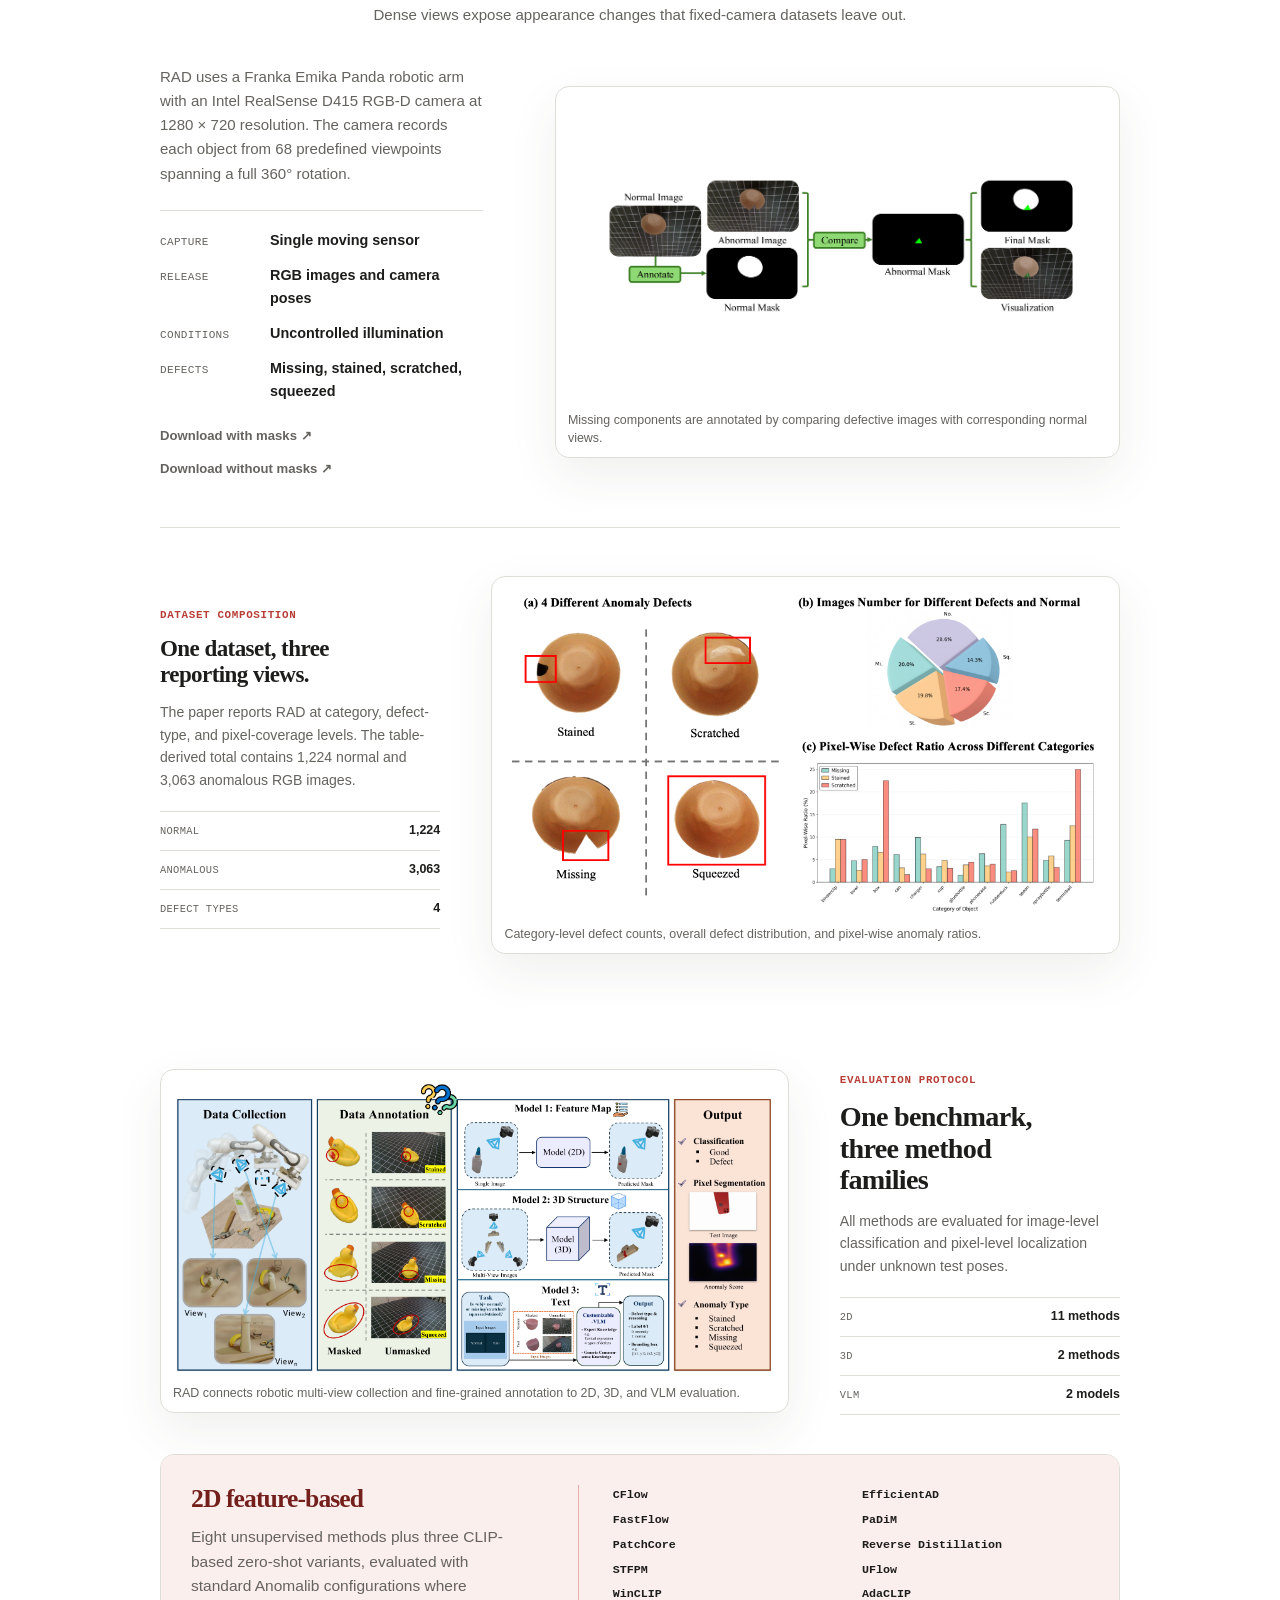
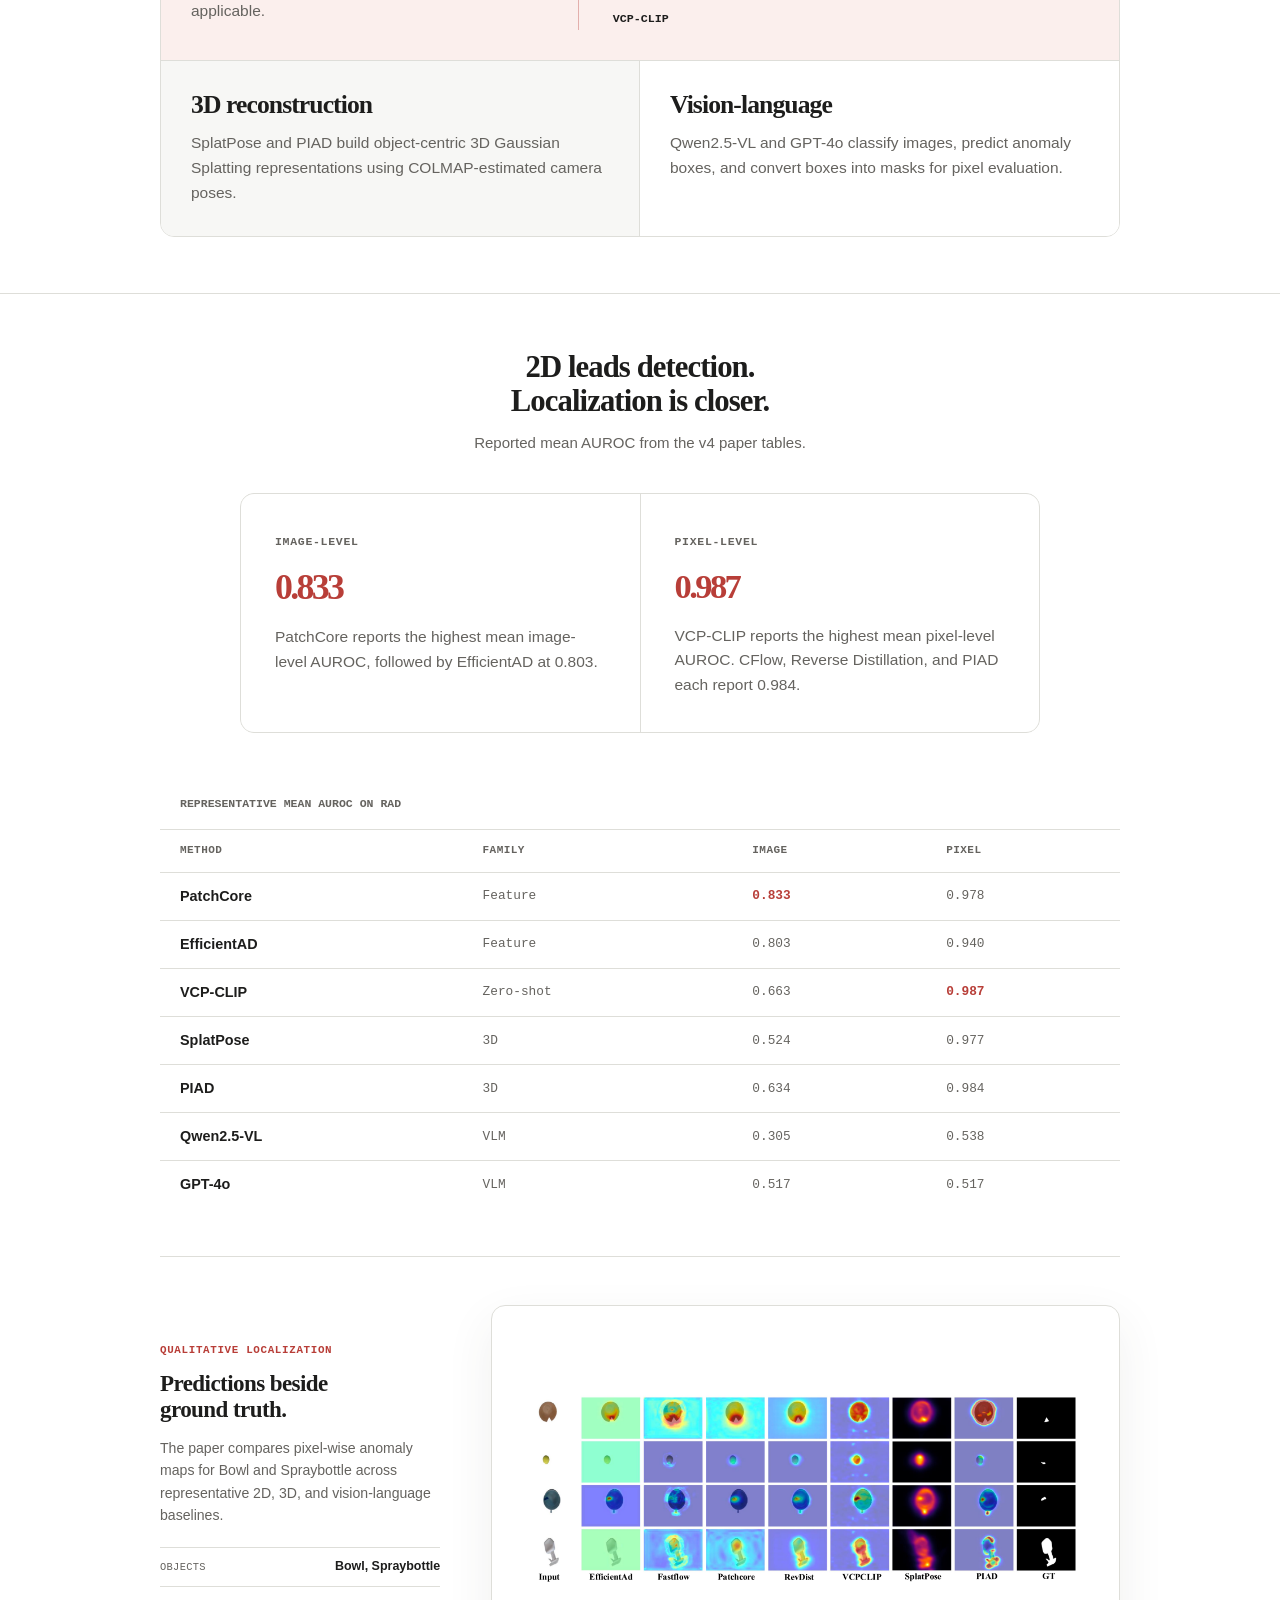
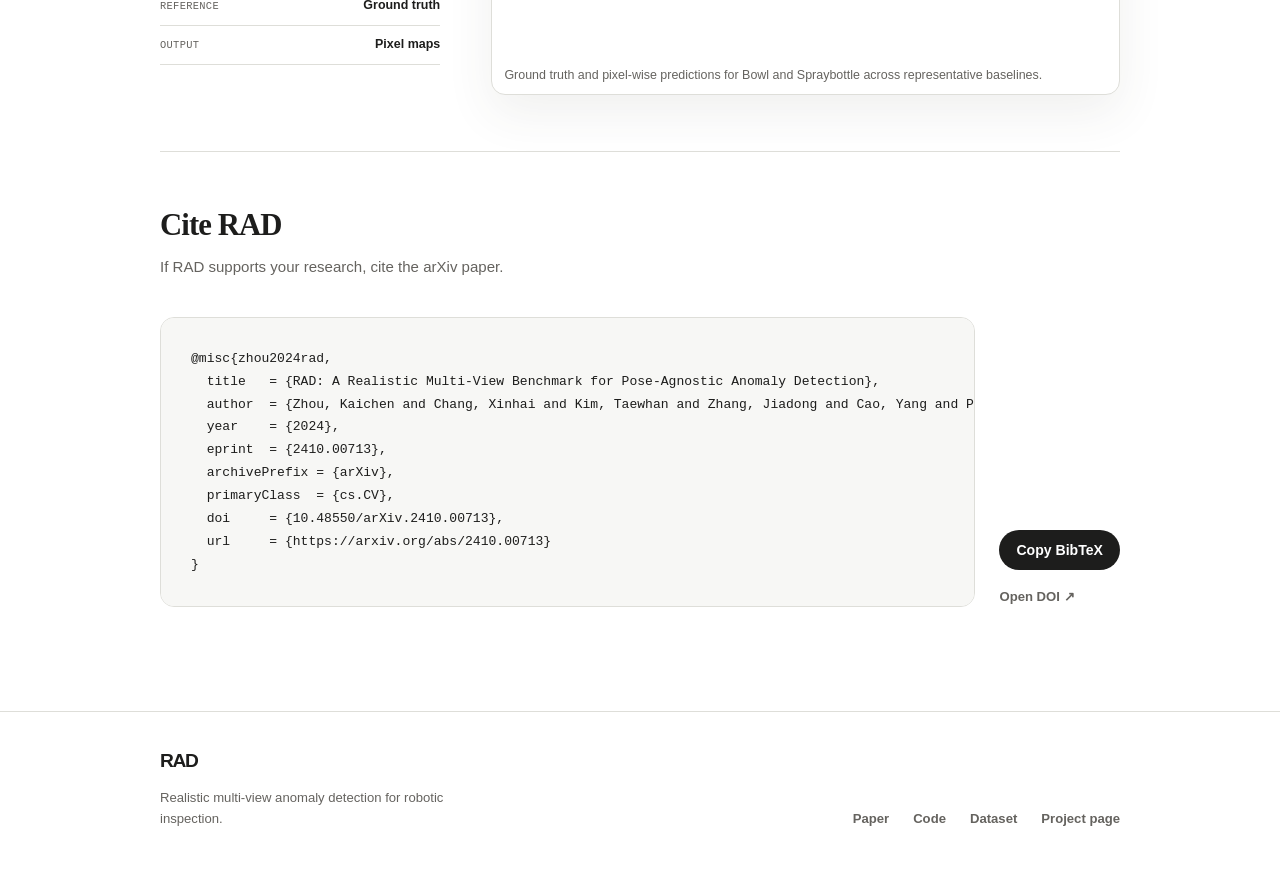
==== commit c4e8307c: "Keep the dataset heading on one line" ====
--- a/index.html
+++ b/index.html
@@ -39,7 +39,7 @@
   <link rel="icon" href="assets/icons/favicon.svg" type="image/svg+xml">
   <link rel="manifest" href="site.webmanifest">
   <link rel="preload" href="assets/figures/teaser.jpg" as="image" fetchpriority="high">
-  <link rel="stylesheet" href="assets/style.css">
+  <link rel="stylesheet" href="assets/style.css?v=20260717-3">
   <script>document.documentElement.classList.add('js');</script>
   <script type="application/ld+json">
   {
--- a/assets/style.css
+++ b/assets/style.css
@@ -485,6 +485,14 @@
   margin-inline: auto;
 }
 
+@media (min-width: 768px) {
+  .dataset-section .section-heading-centered h2,
+  .dataset-section .section-heading-centered p {
+    max-width: none;
+    white-space: nowrap;
+  }
+}
+
 .abstract-section {
   border-top: 1px solid var(--rule);
 }
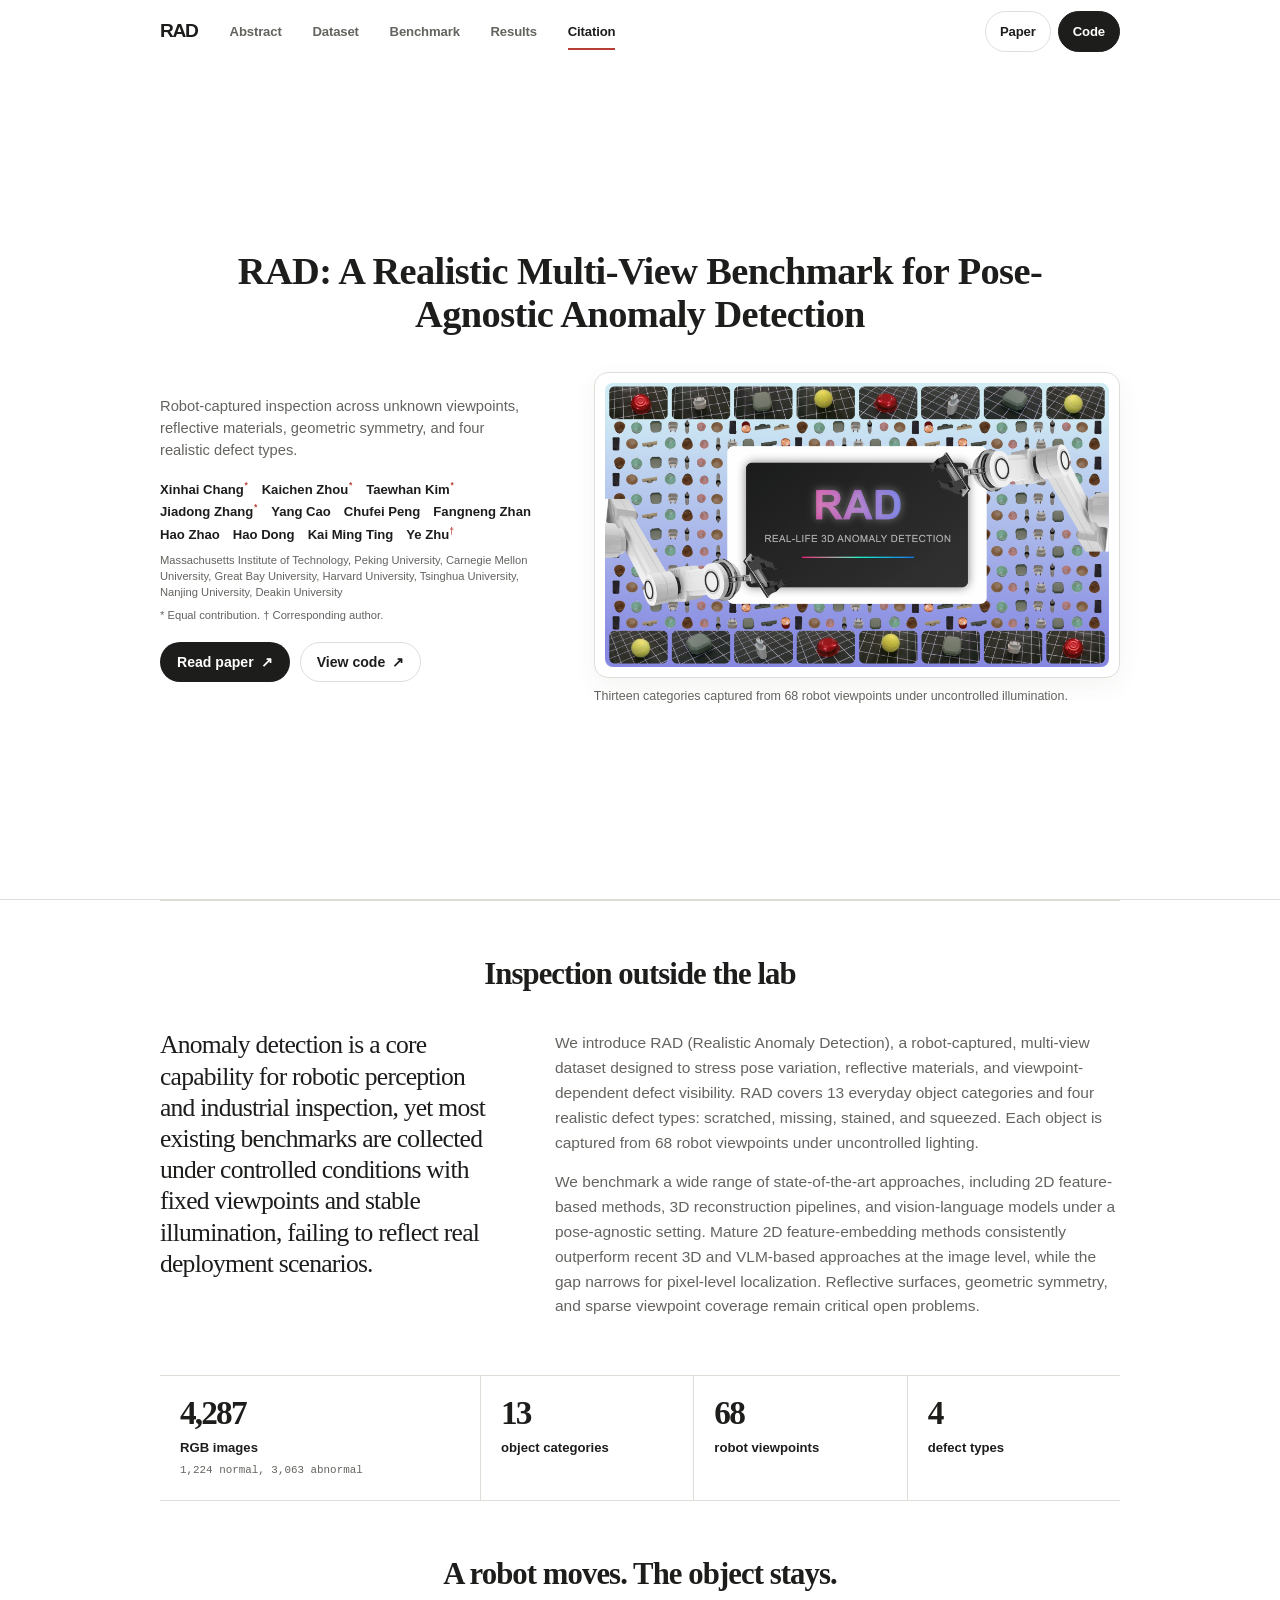
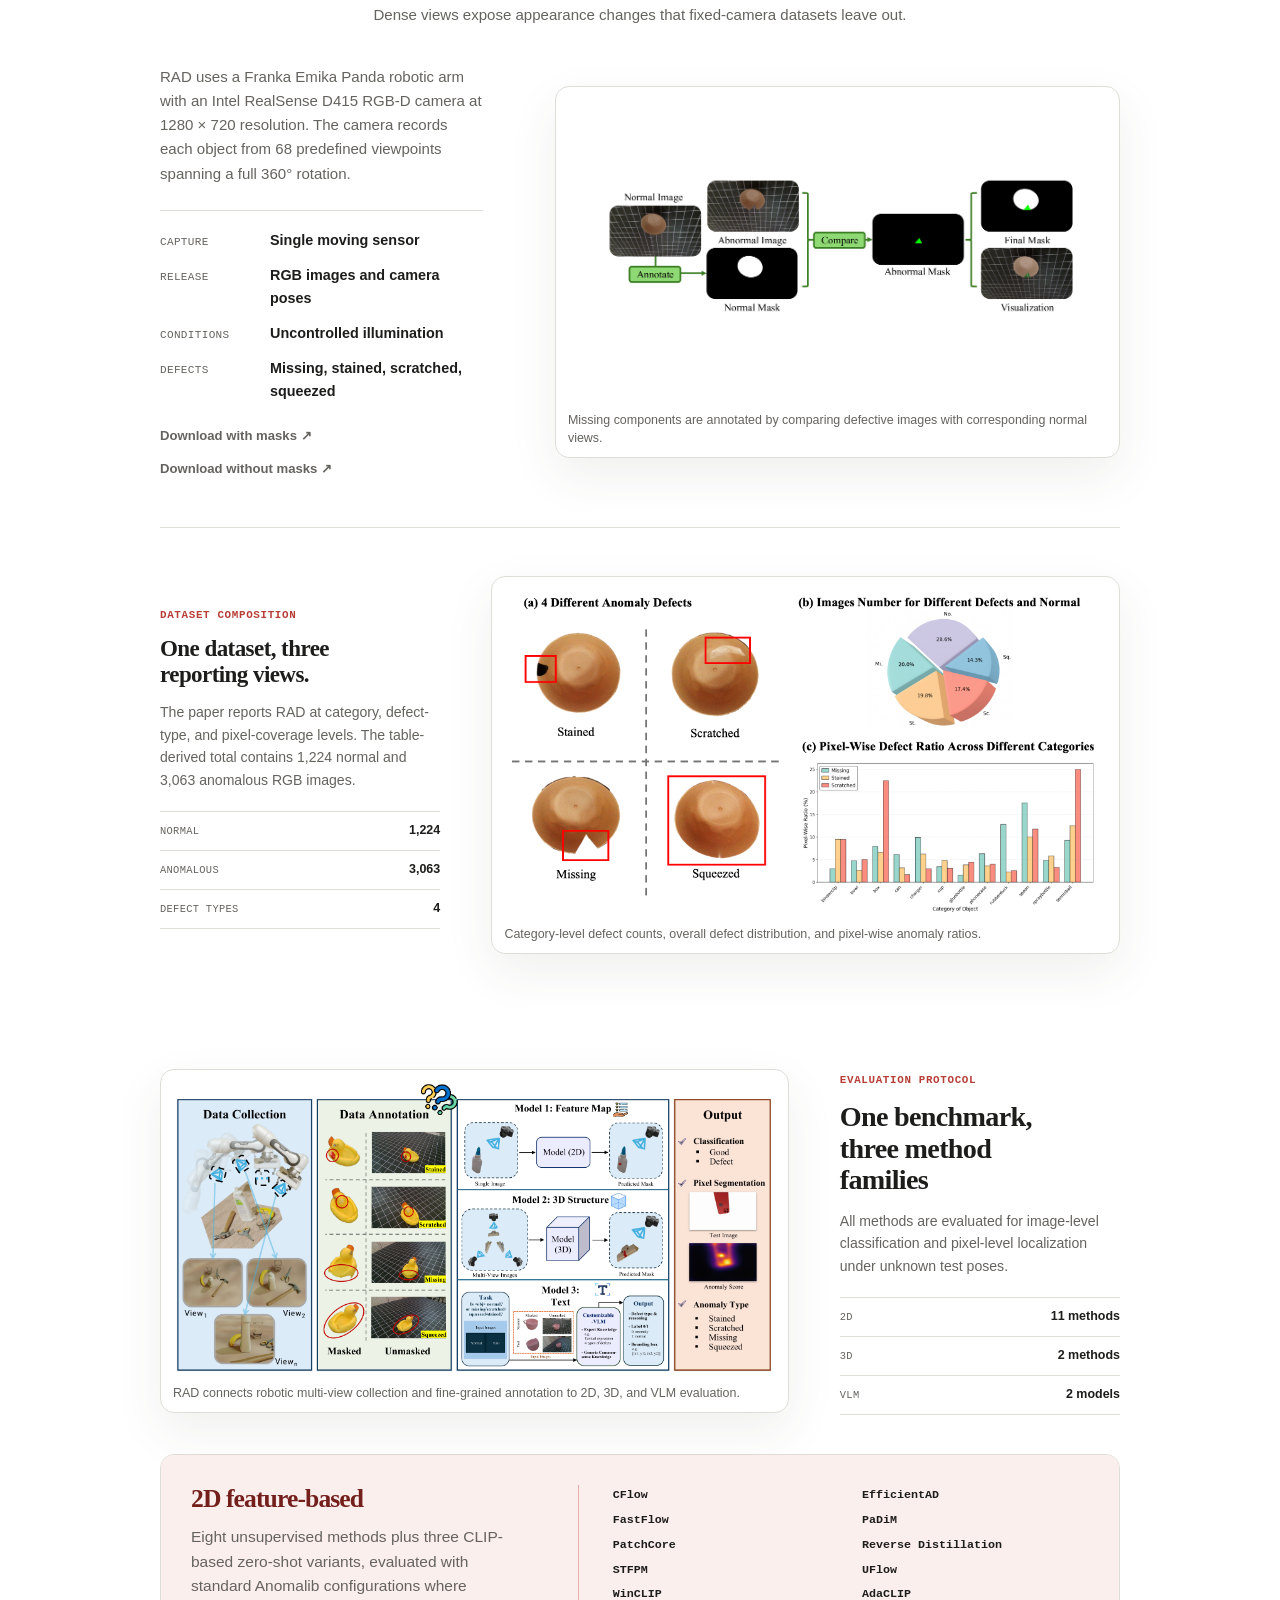
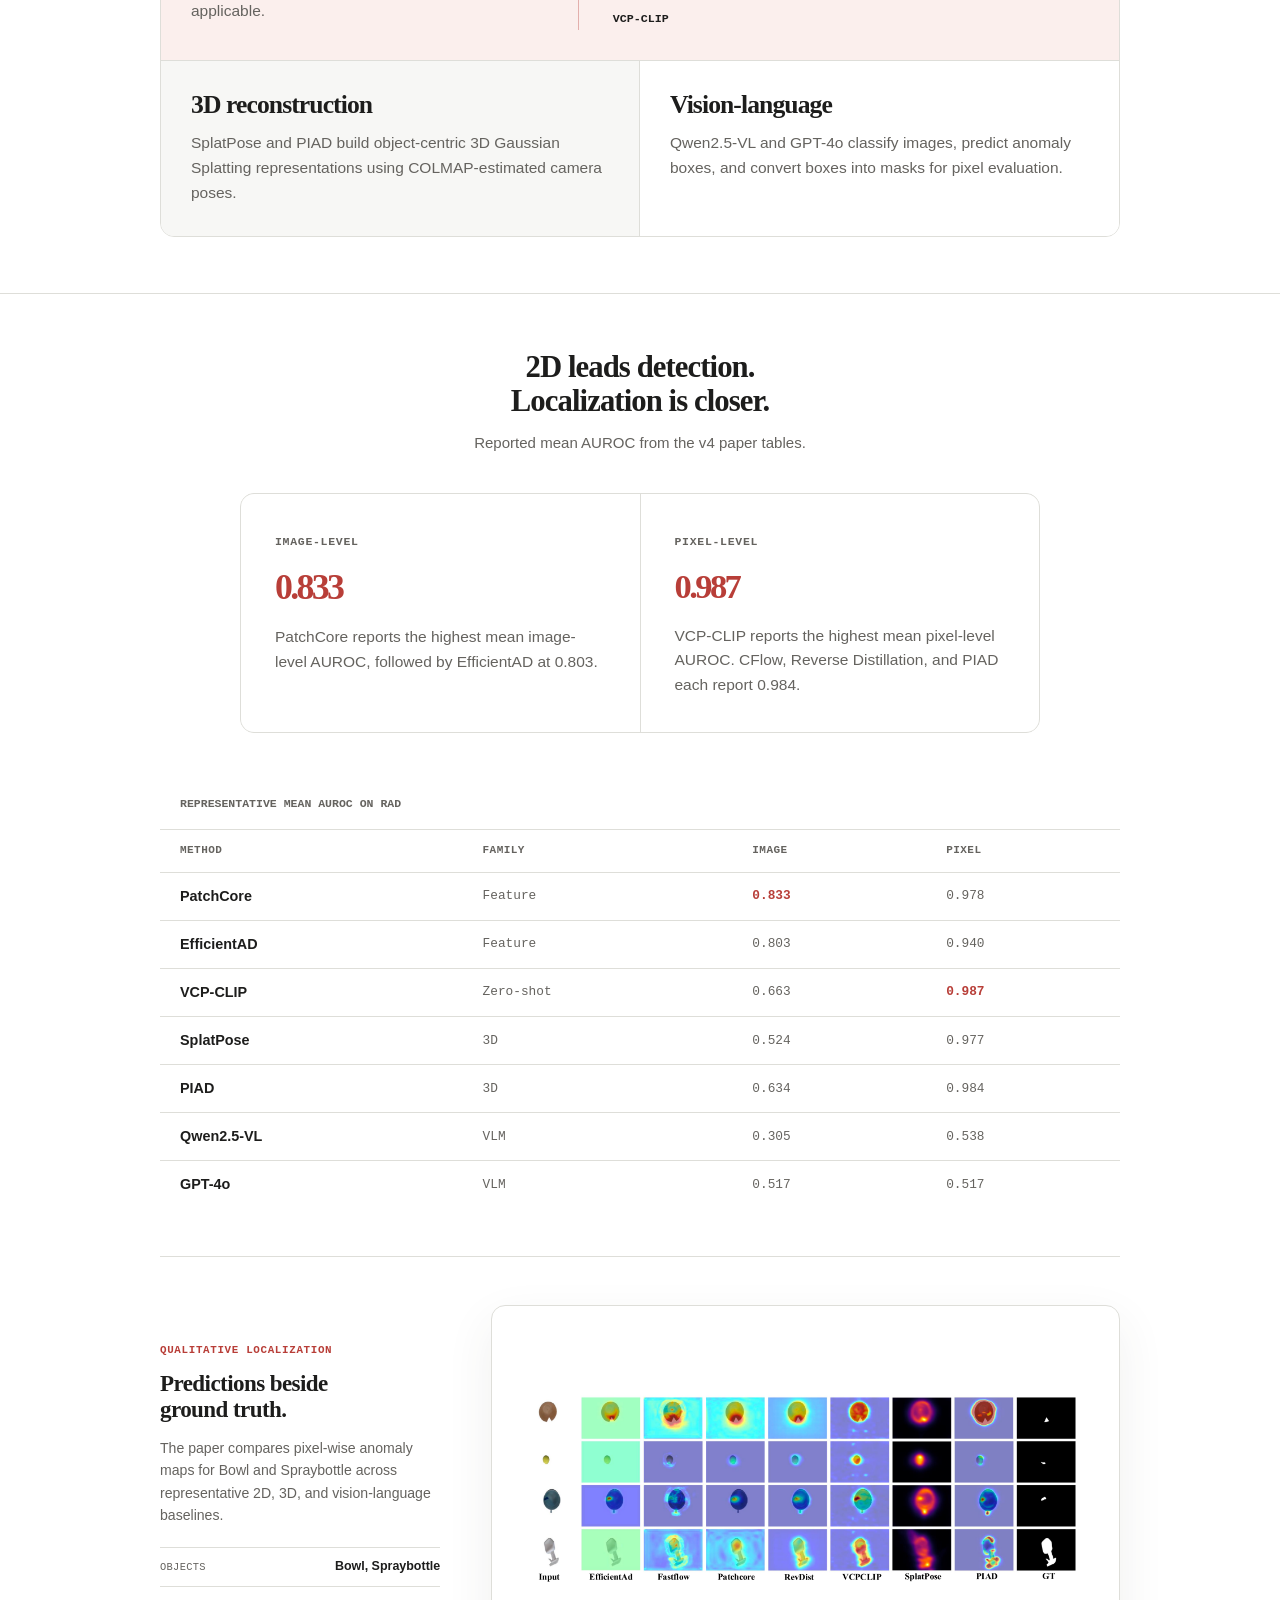
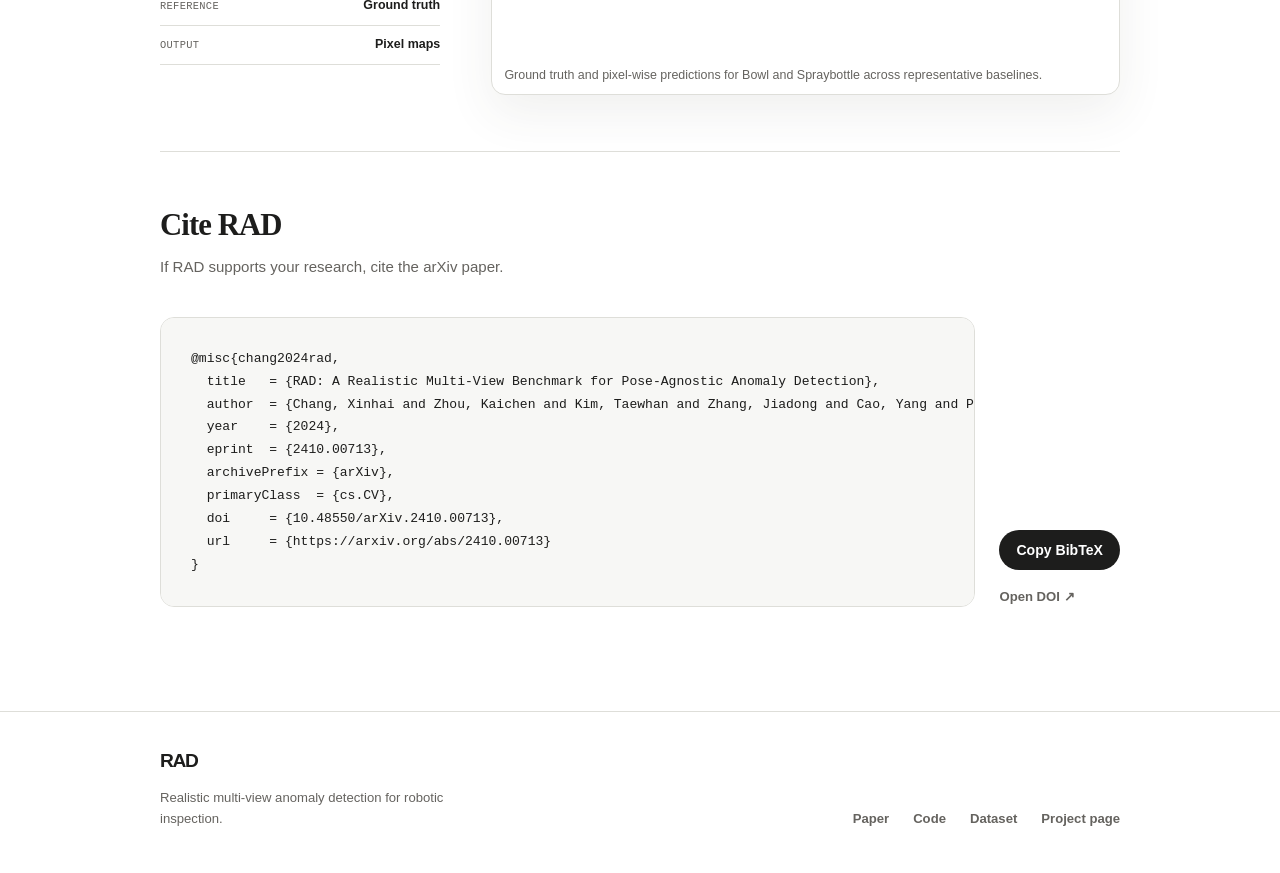
==== commit 75e1b174: "List Xinhai Chang first in RAD authors and citation metadata" ====
--- a/index.html
+++ b/index.html
@@ -5,11 +5,11 @@
   <meta name="viewport" content="width=device-width, initial-scale=1">
   <meta name="theme-color" content="#FFFFFF">
   <meta name="description" content="RAD is a robot-captured multi-view benchmark for pose-agnostic anomaly detection across 13 object categories and 68 viewpoints.">
-  <meta name="author" content="Kaichen Zhou, Xinhai Chang, Taewhan Kim, Jiadong Zhang, Yang Cao, Chufei Peng, Fangneng Zhan, Hao Zhao, Hao Dong, Kai Ming Ting, Ye Zhu">
+  <meta name="author" content="Xinhai Chang, Kaichen Zhou, Taewhan Kim, Jiadong Zhang, Yang Cao, Chufei Peng, Fangneng Zhan, Hao Zhao, Hao Dong, Kai Ming Ting, Ye Zhu">
   <meta name="keywords" content="RAD, realistic anomaly detection, pose-agnostic anomaly detection, robotic inspection, multi-view benchmark, computer vision">
   <meta name="citation_title" content="RAD: A Realistic Multi-View Benchmark for Pose-Agnostic Anomaly Detection">
+  <meta name="citation_author" content="Xinhai Chang">
   <meta name="citation_author" content="Kaichen Zhou">
-  <meta name="citation_author" content="Xinhai Chang">
   <meta name="citation_author" content="Taewhan Kim">
   <meta name="citation_author" content="Jiadong Zhang">
   <meta name="citation_author" content="Yang Cao">
@@ -50,8 +50,8 @@
     "sameAs": "https://doi.org/10.48550/arXiv.2410.00713",
     "datePublished": "2024",
     "author": [
+      {"@type": "Person", "name": "Xinhai Chang"},
       {"@type": "Person", "name": "Kaichen Zhou"},
-      {"@type": "Person", "name": "Xinhai Chang"},
       {"@type": "Person", "name": "Taewhan Kim"},
       {"@type": "Person", "name": "Jiadong Zhang"},
       {"@type": "Person", "name": "Yang Cao"},
@@ -97,8 +97,8 @@
           <div class="hero-authorship" aria-labelledby="authors-heading">
             <h2 class="sr-only" id="authors-heading">Authors and affiliations</h2>
             <div class="author-list">
+              <span><a class="author-link" href="https://chang-xinhai.github.io/" target="_blank" rel="noreferrer">Xinhai Chang</a><sup>*</sup></span>
               <span><a class="author-link" href="https://kaichen-z.github.io/" target="_blank" rel="noreferrer">Kaichen Zhou</a><sup>*</sup></span>
-              <span><a class="author-link" href="https://chang-xinhai.github.io/" target="_blank" rel="noreferrer">Xinhai Chang</a><sup>*</sup></span>
               <span><a class="author-link" href="https://scholar.google.com/citations?hl=en&amp;user=aQTkWjQAAAAJ" target="_blank" rel="noreferrer">Taewhan Kim</a><sup>*</sup></span>
               <span>Jiadong Zhang<sup>*</sup></span>
               <span>Yang Cao</span>
@@ -318,9 +318,9 @@
         <p>If RAD supports your research, cite the arXiv paper.</p>
       </div>
       <div class="citation-layout">
-        <pre id="bibtex"><code>@misc{zhou2024rad,
+        <pre id="bibtex"><code>@misc{chang2024rad,
   title   = {RAD: A Realistic Multi-View Benchmark for Pose-Agnostic Anomaly Detection},
-  author  = {Zhou, Kaichen and Chang, Xinhai and Kim, Taewhan and Zhang, Jiadong and Cao, Yang and Peng, Chufei and Zhan, Fangneng and Zhao, Hao and Dong, Hao and Ting, Kai Ming and Zhu, Ye},
+  author  = {Chang, Xinhai and Zhou, Kaichen and Kim, Taewhan and Zhang, Jiadong and Cao, Yang and Peng, Chufei and Zhan, Fangneng and Zhao, Hao and Dong, Hao and Ting, Kai Ming and Zhu, Ye},
   year    = {2024},
   eprint  = {2410.00713},
   archivePrefix = {arXiv},
